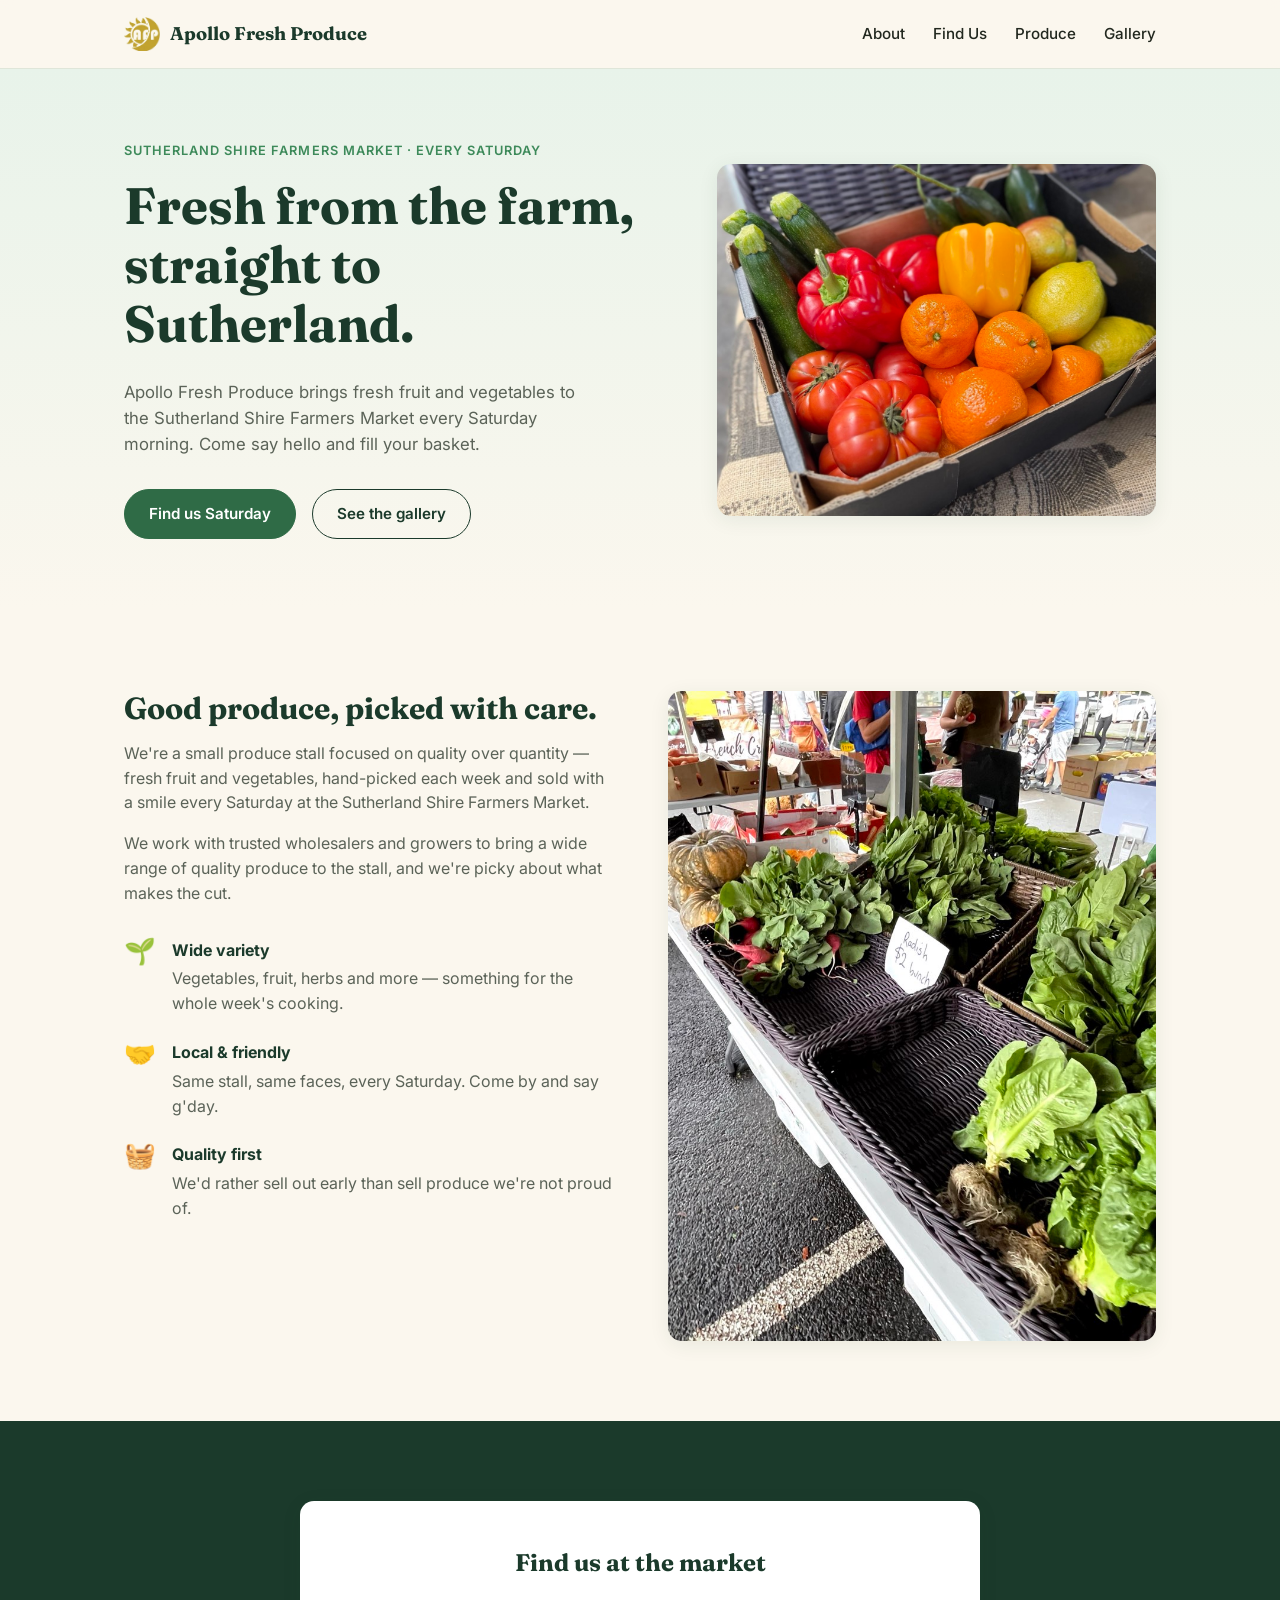
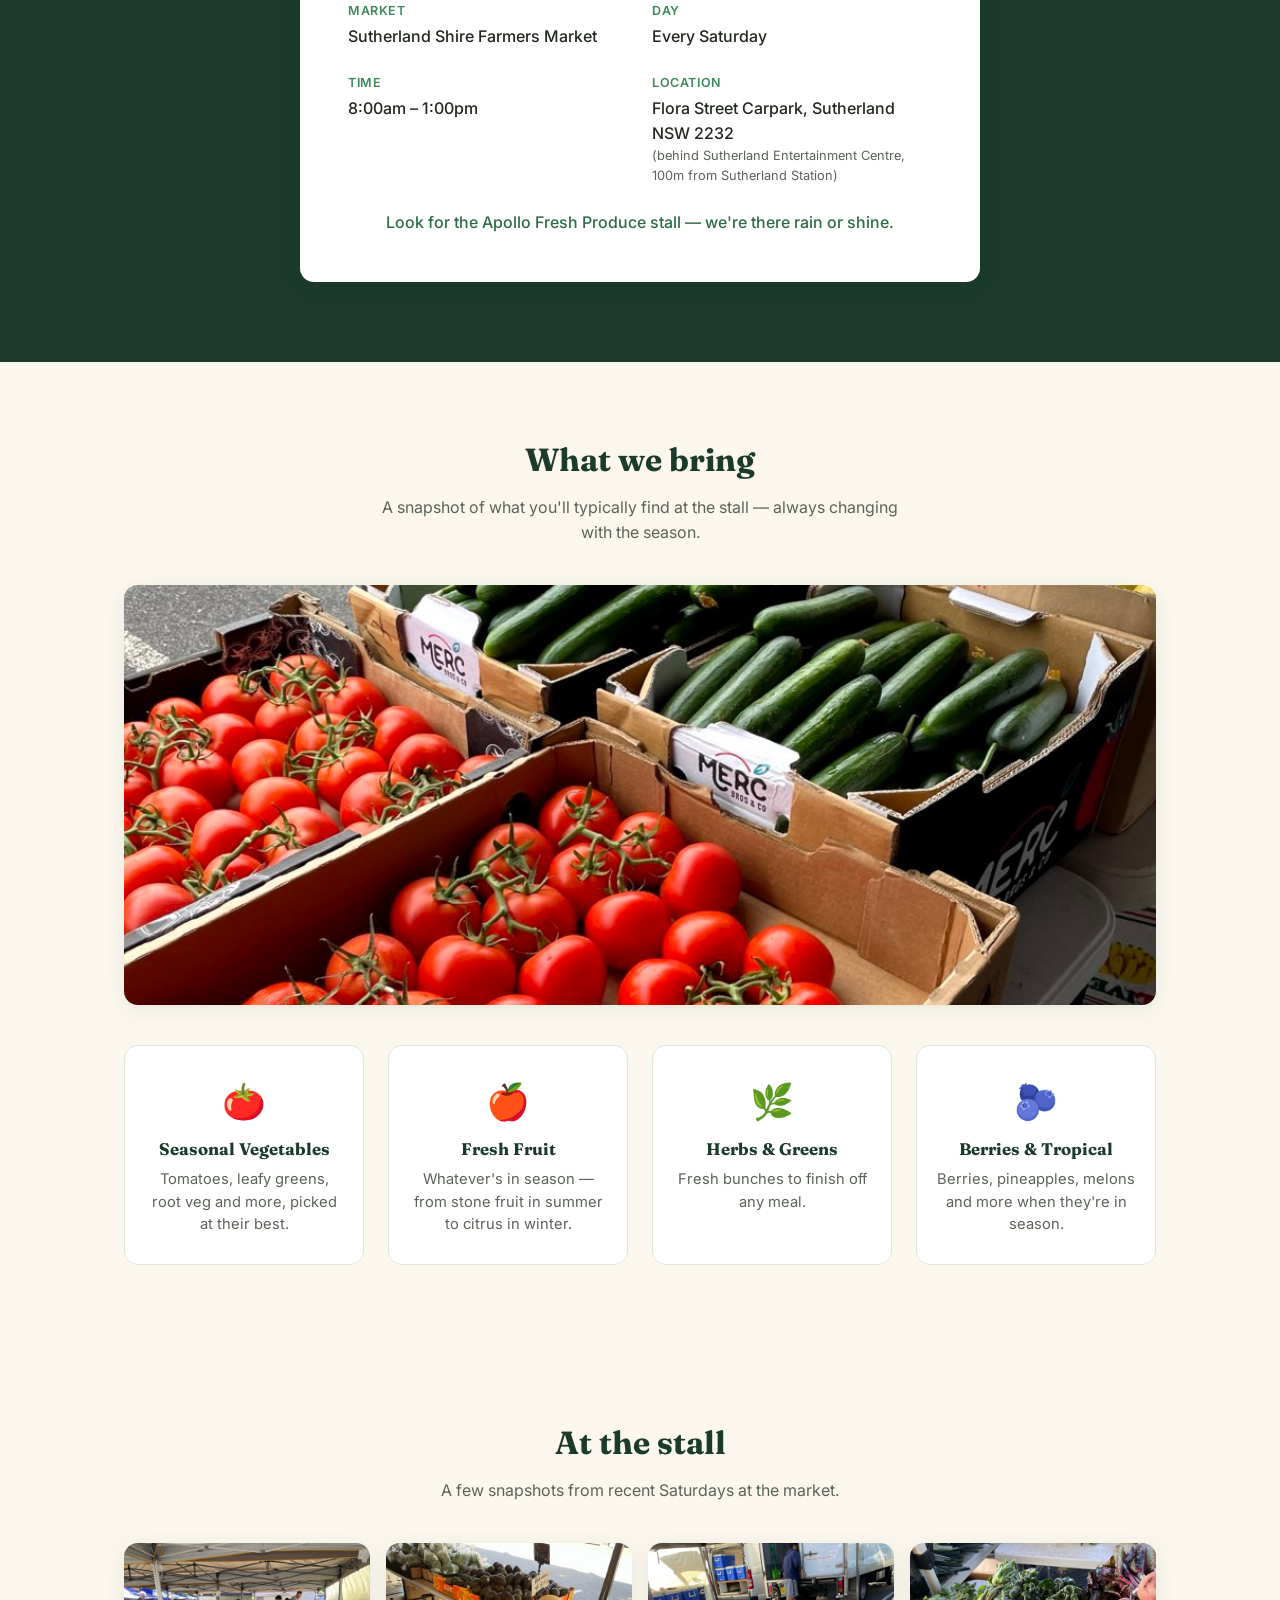
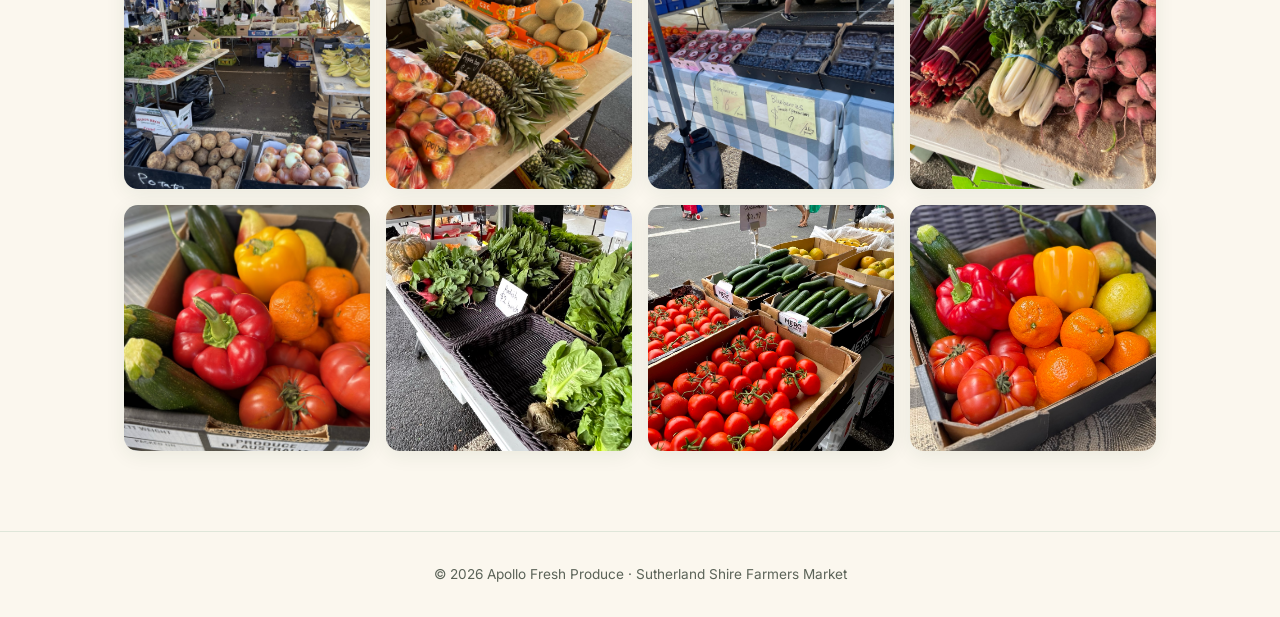
==== index.html @ ee2ca6d9 "Add Apollo Fresh Produce landing page One-page static site for the Sutherland Shire Farmers Market s" ====
<!DOCTYPE html>
<html lang="en">
<head>
<meta charset="UTF-8">
<meta name="viewport" content="width=device-width, initial-scale=1.0">
<title>Apollo Fresh Produce | Sutherland Shire Farmers Market</title>
<meta name="description" content="Apollo Fresh Produce — fresh fruit and vegetables every Saturday at the Sutherland Shire Farmers Market.">
<link rel="icon" type="image/png" href="images/favicon.png">
<link rel="preconnect" href="https://fonts.googleapis.com">
<link rel="preconnect" href="https://fonts.gstatic.com" crossorigin>
<link href="https://fonts.googleapis.com/css2?family=Fraunces:wght@500;700&family=Inter:wght@400;500;600&display=swap" rel="stylesheet">
<link rel="stylesheet" href="styles.css">
</head>
<body>

<header class="site-header">
  <div class="wrap header-inner">
    <a href="#top" class="logo"><img src="images/logo-icon.png" alt="Apollo Fresh Produce" class="logo-icon">Apollo Fresh Produce</a>
    <nav class="main-nav">
      <a href="#about">About</a>
      <a href="#market">Find Us</a>
      <a href="#produce">Produce</a>
      <a href="#gallery">Gallery</a>
    </nav>
  </div>
</header>

<main id="top">

  <section class="hero">
    <div class="wrap hero-inner">
      <div class="hero-copy">
        <p class="eyebrow">Sutherland Shire Farmers Market · Every Saturday</p>
        <h1>Fresh from the farm,<br>straight to Sutherland.</h1>
        <p class="hero-sub">Apollo Fresh Produce brings fresh fruit and vegetables to the Sutherland Shire Farmers Market every Saturday morning. Come say hello and fill your basket.</p>
        <div class="hero-actions">
          <a href="#market" class="btn btn-primary">Find us Saturday</a>
          <a href="#gallery" class="btn btn-ghost">See the gallery</a>
        </div>
      </div>
      <div class="hero-image">
        <img src="images/hero-produce-box.jpg" alt="A crate of fresh tomatoes, capsicums, mandarins and lemons from Apollo Fresh Produce" width="1168" height="933" loading="eager">
      </div>
    </div>
  </section>

  <section id="about" class="section">
    <div class="wrap about-grid">
      <div class="about-copy">
        <h2>Good produce, picked with care.</h2>
        <p>We're a small produce stall focused on quality over quantity — fresh fruit and vegetables, hand-picked each week and sold with a smile every Saturday at the Sutherland Shire Farmers Market.</p>
        <p>We work with trusted wholesalers and growers to bring a wide range of quality produce to the stall, and we're picky about what makes the cut.</p>
        <ul class="about-points">
          <li><span class="point-icon">🌱</span><div><strong>Wide variety</strong><p>Vegetables, fruit, herbs and more — something for the whole week's cooking.</p></div></li>
          <li><span class="point-icon">🤝</span><div><strong>Local &amp; friendly</strong><p>Same stall, same faces, every Saturday. Come by and say g'day.</p></div></li>
          <li><span class="point-icon">🧺</span><div><strong>Quality first</strong><p>We'd rather sell out early than sell produce we're not proud of.</p></div></li>
        </ul>
      </div>
      <div class="about-image">
        <img src="images/stall-greens.jpg" alt="The Apollo Fresh Produce stall with fresh greens, radishes and pumpkins on display" width="825" height="1100" loading="lazy">
      </div>
    </div>
  </section>

  <section id="market" class="section market-section">
    <div class="wrap market-grid">
      <div class="market-card">
        <h2>Find us at the market</h2>
        <dl class="market-details">
          <div>
            <dt>Market</dt>
            <dd>Sutherland Shire Farmers Market</dd>
          </div>
          <div>
            <dt>Day</dt>
            <dd>Every Saturday</dd>
          </div>
          <div>
            <dt>Time</dt>
            <dd>8:00am – 1:00pm</dd>
          </div>
          <div>
            <dt>Location</dt>
            <dd>Flora Street Carpark, Sutherland NSW 2232 <span class="note">(behind Sutherland Entertainment Centre, 100m from Sutherland Station)</span></dd>
          </div>
        </dl>
        <p class="market-cta">Look for the Apollo Fresh Produce stall — we're there rain or shine.</p>
      </div>
    </div>
  </section>

  <section id="produce" class="section">
    <div class="wrap">
      <h2 class="section-title">What we bring</h2>
      <p class="section-sub">A snapshot of what you'll typically find at the stall — always changing with the season.</p>
      <div class="produce-banner">
        <img src="images/tomatoes-cucumbers.jpg" alt="Crates of fresh tomatoes and cucumbers at the Apollo Fresh Produce stall" width="975" height="1300" loading="lazy">
      </div>
      <div class="produce-grid">
        <div class="produce-card">
          <span class="produce-icon">🍅</span>
          <h3>Seasonal Vegetables</h3>
          <p>Tomatoes, leafy greens, root veg and more, picked at their best.</p>
        </div>
        <div class="produce-card">
          <span class="produce-icon">🍎</span>
          <h3>Fresh Fruit</h3>
          <p>Whatever's in season — from stone fruit in summer to citrus in winter.</p>
        </div>
        <div class="produce-card">
          <span class="produce-icon">🌿</span>
          <h3>Herbs &amp; Greens</h3>
          <p>Fresh bunches to finish off any meal.</p>
        </div>
        <div class="produce-card">
          <span class="produce-icon">🫐</span>
          <h3>Berries &amp; Tropical</h3>
          <p>Berries, pineapples, melons and more when they're in season.</p>
        </div>
      </div>
    </div>
  </section>

  <section id="gallery" class="section gallery-section">
    <div class="wrap">
      <h2 class="section-title">At the stall</h2>
      <p class="section-sub">A few snapshots from recent Saturdays at the market.</p>
      <div class="gallery-grid">
        <button class="gallery-item" data-index="0"><img src="images/stall-wide.jpg" alt="Wide view of the market stall with vegetables, bananas and produce boxes" loading="lazy"></button>
        <button class="gallery-item" data-index="1"><img src="images/fruit-table.jpg" alt="Table of avocados, rockmelons, pineapples and apples" loading="lazy"></button>
        <button class="gallery-item" data-index="2"><img src="images/berries.jpg" alt="Punnets of fresh raspberries and blueberries with hand-written price signs" loading="lazy"></button>
        <button class="gallery-item" data-index="3"><img src="images/beets-silverbeet.jpg" alt="Bunches of silverbeet, rhubarb and fresh beetroot" loading="lazy"></button>
        <button class="gallery-item" data-index="4"><img src="images/mixed-box-2.jpg" alt="A crate of capsicums, tomatoes, zucchini, mandarins and lemons" loading="lazy"></button>
        <button class="gallery-item" data-index="5"><img src="images/stall-greens.jpg" alt="The stall with fresh greens, radishes and pumpkins on display" loading="lazy"></button>
        <button class="gallery-item" data-index="6"><img src="images/tomatoes-cucumbers.jpg" alt="Crates of fresh tomatoes and cucumbers" loading="lazy"></button>
        <button class="gallery-item" data-index="7"><img src="images/hero-produce-box.jpg" alt="A crate of fresh tomatoes, capsicums, mandarins and lemons" loading="lazy"></button>
      </div>
    </div>
  </section>

</main>

<footer class="site-footer">
  <div class="wrap footer-inner">
    <p>&copy; <span id="year"></span> Apollo Fresh Produce · Sutherland Shire Farmers Market</p>
  </div>
</footer>

<div class="lightbox" id="lightbox">
  <button class="lightbox-close" aria-label="Close">&times;</button>
  <button class="lightbox-prev" aria-label="Previous image">&#10094;</button>
  <img class="lightbox-image" id="lightbox-image" src="" alt="">
  <button class="lightbox-next" aria-label="Next image">&#10095;</button>
</div>

<script>
  document.getElementById('year').textContent = new Date().getFullYear();

  const galleryItems = Array.from(document.querySelectorAll('.gallery-item'));
  const lightbox = document.getElementById('lightbox');
  const lightboxImage = document.getElementById('lightbox-image');
  let currentIndex = 0;

  function openLightbox(index) {
    currentIndex = index;
    const img = galleryItems[currentIndex].querySelector('img');
    lightboxImage.src = img.src;
    lightboxImage.alt = img.alt;
    lightbox.classList.add('open');
  }

  function closeLightbox() {
    lightbox.classList.remove('open');
  }

  function showDelta(delta) {
    currentIndex = (currentIndex + delta + galleryItems.length) % galleryItems.length;
    const img = galleryItems[currentIndex].querySelector('img');
    lightboxImage.src = img.src;
    lightboxImage.alt = img.alt;
  }

  galleryItems.forEach((item, index) => {
    item.addEventListener('click', () => openLightbox(index));
  });

  document.querySelector('.lightbox-close').addEventListener('click', closeLightbox);
  document.querySelector('.lightbox-prev').addEventListener('click', () => showDelta(-1));
  document.querySelector('.lightbox-next').addEventListener('click', () => showDelta(1));

  lightbox.addEventListener('click', (e) => {
    if (e.target === lightbox) closeLightbox();
  });

  document.addEventListener('keydown', (e) => {
    if (!lightbox.classList.contains('open')) return;
    if (e.key === 'Escape') closeLightbox();
    if (e.key === 'ArrowLeft') showDelta(-1);
    if (e.key === 'ArrowRight') showDelta(1);
  });
</script>
</body>
</html>
---- styles.css ----
:root {
  --green-900: #1b3a2b;
  --green-700: #2f6b46;
  --green-600: #3d8a5a;
  --green-500: #4fa870;
  --green-100: #e8f3ea;
  --cream: #fbf7ee;
  --ink: #22281f;
  --muted: #5b6358;
  --border: #dfe6d9;
  --radius: 14px;
  --shadow: 0 4px 20px rgba(27, 58, 43, 0.08);
}

* { box-sizing: border-box; }

html { scroll-behavior: smooth; }

body {
  margin: 0;
  font-family: 'Inter', system-ui, sans-serif;
  color: var(--ink);
  background: var(--cream);
  line-height: 1.55;
}

h1, h2, h3 {
  font-family: 'Fraunces', Georgia, serif;
  color: var(--green-900);
  line-height: 1.15;
  margin: 0 0 0.5em;
}

p { margin: 0 0 1em; color: var(--muted); }

a { color: var(--green-700); }

.wrap {
  max-width: 1080px;
  margin: 0 auto;
  padding: 0 24px;
}

/* Header */
.site-header {
  position: sticky;
  top: 0;
  z-index: 10;
  background: rgba(251, 247, 238, 0.9);
  backdrop-filter: blur(6px);
  border-bottom: 1px solid var(--border);
}

.header-inner {
  display: flex;
  align-items: center;
  justify-content: space-between;
  height: 68px;
}

.logo {
  font-family: 'Fraunces', serif;
  font-weight: 700;
  font-size: 1.15rem;
  color: var(--green-900);
  text-decoration: none;
  display: flex;
  align-items: center;
  gap: 10px;
}

.logo-icon {
  height: 34px;
  width: auto;
}

.main-nav {
  display: flex;
  gap: 28px;
}

.main-nav a {
  color: var(--ink);
  text-decoration: none;
  font-weight: 500;
  font-size: 0.95rem;
}

.main-nav a:hover { color: var(--green-700); }

/* Buttons */
.btn {
  display: inline-block;
  padding: 12px 24px;
  border-radius: 999px;
  font-weight: 600;
  text-decoration: none;
  font-size: 0.95rem;
  transition: transform 0.15s ease, box-shadow 0.15s ease;
}

.btn-primary {
  background: var(--green-700);
  color: #fff;
  border: 1px solid var(--green-700);
}

.btn-primary:hover { background: var(--green-600); }

.btn-ghost {
  background: transparent;
  color: var(--green-900);
  border: 1px solid var(--green-900);
}

.btn-ghost:hover { background: var(--green-100); }

/* Hero */
.hero {
  padding: 72px 0;
  background: linear-gradient(180deg, var(--green-100) 0%, var(--cream) 100%);
}

.hero-inner {
  display: grid;
  grid-template-columns: 1.1fr 0.9fr;
  gap: 56px;
  align-items: center;
}

.eyebrow {
  text-transform: uppercase;
  letter-spacing: 0.08em;
  font-size: 0.8rem;
  font-weight: 600;
  color: var(--green-600);
  margin-bottom: 16px;
}

.hero h1 {
  font-size: clamp(2rem, 4vw, 3.2rem);
}

.hero-sub {
  max-width: 480px;
  margin: 20px 0 32px;
  font-size: 1.05rem;
}

.hero-actions {
  display: flex;
  gap: 16px;
  flex-wrap: wrap;
}

.hero-image img {
  width: 100%;
  height: auto;
  display: block;
  border-radius: var(--radius);
  box-shadow: var(--shadow);
  object-fit: cover;
  aspect-ratio: 5 / 4;
}

/* Section generic */
.section { padding: 80px 0; }

.section-title {
  font-size: 2rem;
  text-align: center;
}

.section-sub {
  text-align: center;
  max-width: 520px;
  margin: 0 auto 40px;
}

/* About */
.about-grid {
  display: grid;
  grid-template-columns: 1fr 1fr;
  gap: 56px;
  align-items: start;
}

.about-copy h2 { font-size: 1.9rem; }

.about-points {
  list-style: none;
  margin: 0;
  padding: 0;
  display: flex;
  flex-direction: column;
  gap: 24px;
}

.about-points li {
  display: flex;
  gap: 16px;
  align-items: flex-start;
}

.point-icon {
  font-size: 1.6rem;
  line-height: 1;
}

.about-points strong {
  color: var(--green-900);
  display: block;
  margin-bottom: 4px;
}

.about-points p { margin: 0; }

.about-points { margin-top: 32px; }

.about-image img {
  width: 100%;
  height: auto;
  display: block;
  border-radius: var(--radius);
  box-shadow: var(--shadow);
  object-fit: cover;
  aspect-ratio: 3 / 4;
}

/* Market */
.market-section { background: var(--green-900); }

.market-card {
  background: #fff;
  border-radius: var(--radius);
  padding: 48px;
  box-shadow: var(--shadow);
  max-width: 680px;
  margin: 0 auto;
  text-align: center;
}

.market-card h2 { margin-bottom: 24px; }

.market-details {
  display: grid;
  grid-template-columns: 1fr 1fr;
  gap: 24px;
  margin: 0 0 24px;
  text-align: left;
}

.market-details dt {
  font-size: 0.78rem;
  text-transform: uppercase;
  letter-spacing: 0.05em;
  color: var(--green-600);
  font-weight: 600;
  margin-bottom: 4px;
}

.market-details dd {
  margin: 0;
  font-weight: 500;
  color: var(--ink);
}

.market-details .note {
  display: block;
  font-weight: 400;
  font-size: 0.8rem;
  color: var(--muted);
}

.market-cta {
  margin: 0;
  font-weight: 500;
  color: var(--green-700);
}

/* Produce */
.produce-banner {
  margin: 0 0 40px;
  border-radius: var(--radius);
  overflow: hidden;
  box-shadow: var(--shadow);
  max-height: 420px;
}

.produce-banner img {
  width: 100%;
  height: 100%;
  max-height: 420px;
  object-fit: cover;
  display: block;
}

.produce-grid {
  display: grid;
  grid-template-columns: repeat(4, 1fr);
  gap: 24px;
}

.produce-card {
  background: #fff;
  border: 1px solid var(--border);
  border-radius: var(--radius);
  padding: 28px 20px;
  text-align: center;
}

.produce-icon {
  font-size: 2.2rem;
  display: block;
  margin-bottom: 12px;
}

.produce-card h3 {
  font-size: 1.05rem;
  margin-bottom: 8px;
}

.produce-card p {
  font-size: 0.92rem;
  margin: 0;
}

/* Gallery */
.gallery-grid {
  display: grid;
  grid-template-columns: repeat(4, 1fr);
  gap: 16px;
}

.gallery-item {
  padding: 0;
  border: none;
  border-radius: var(--radius);
  overflow: hidden;
  cursor: pointer;
  box-shadow: var(--shadow);
  aspect-ratio: 1;
  background: none;
}

.gallery-item img {
  width: 100%;
  height: 100%;
  object-fit: cover;
  display: block;
  transition: transform 0.25s ease;
}

.gallery-item:hover img {
  transform: scale(1.06);
}

.gallery-item:focus-visible {
  outline: 2px solid var(--green-600);
  outline-offset: 2px;
}

/* Lightbox */
.lightbox {
  position: fixed;
  inset: 0;
  background: rgba(10, 16, 12, 0.92);
  display: none;
  align-items: center;
  justify-content: center;
  z-index: 100;
  padding: 40px;
}

.lightbox.open { display: flex; }

.lightbox-image {
  max-width: 100%;
  max-height: 100%;
  border-radius: 8px;
  box-shadow: 0 10px 40px rgba(0, 0, 0, 0.5);
}

.lightbox-close,
.lightbox-prev,
.lightbox-next {
  position: absolute;
  background: rgba(255, 255, 255, 0.1);
  color: #fff;
  border: none;
  border-radius: 50%;
  width: 44px;
  height: 44px;
  font-size: 1.3rem;
  cursor: pointer;
  display: flex;
  align-items: center;
  justify-content: center;
  transition: background 0.15s ease;
}

.lightbox-close:hover,
.lightbox-prev:hover,
.lightbox-next:hover {
  background: rgba(255, 255, 255, 0.22);
}

.lightbox-close { top: 20px; right: 20px; }
.lightbox-prev { left: 20px; top: 50%; transform: translateY(-50%); }
.lightbox-next { right: 20px; top: 50%; transform: translateY(-50%); }

/* Footer */
.site-footer {
  padding: 32px 0;
  border-top: 1px solid var(--border);
}

.footer-inner p {
  margin: 0;
  font-size: 0.85rem;
  text-align: center;
}

/* Responsive */
@media (max-width: 860px) {
  .hero-inner { grid-template-columns: 1fr; }
  .hero-image { order: -1; max-width: 420px; margin: 0 auto; }
  .about-grid { grid-template-columns: 1fr; }
  .about-image { max-width: 420px; margin: 32px auto 0; order: 2; }
  .produce-grid { grid-template-columns: repeat(2, 1fr); }
  .gallery-grid { grid-template-columns: repeat(3, 1fr); }
  .main-nav { gap: 16px; }
  .market-details { grid-template-columns: 1fr; }
}

@media (max-width: 520px) {
  .main-nav { display: none; }
  .produce-grid { grid-template-columns: 1fr; }
  .gallery-grid { grid-template-columns: repeat(2, 1fr); }
  .market-card { padding: 32px 24px; }
  .lightbox { padding: 16px; }
  .lightbox-prev, .lightbox-next { width: 36px; height: 36px; font-size: 1rem; }
}

/* Dark mode support */
@media (prefers-color-scheme: dark) {
  :root {
    --cream: #14201a;
    --ink: #eef3ec;
    --muted: #a9b6a4;
    --border: #2a3a30;
    --green-100: #1c3327;
  }
  .site-header { background: rgba(20, 32, 26, 0.9); }
  .produce-card { background: #1a2820; }
  .market-card { background: #1a2820; }
  h1, h2, h3, .logo, .market-details dd { color: #eef3ec; }
  .btn-ghost { color: #eef3ec; border-color: #eef3ec; }
  .btn-ghost:hover { background: rgba(238, 243, 236, 0.1); }
  .about-points strong, .market-details dt, .market-cta { color: #8fcf9f; }
  a { color: #8fcf9f; }
}
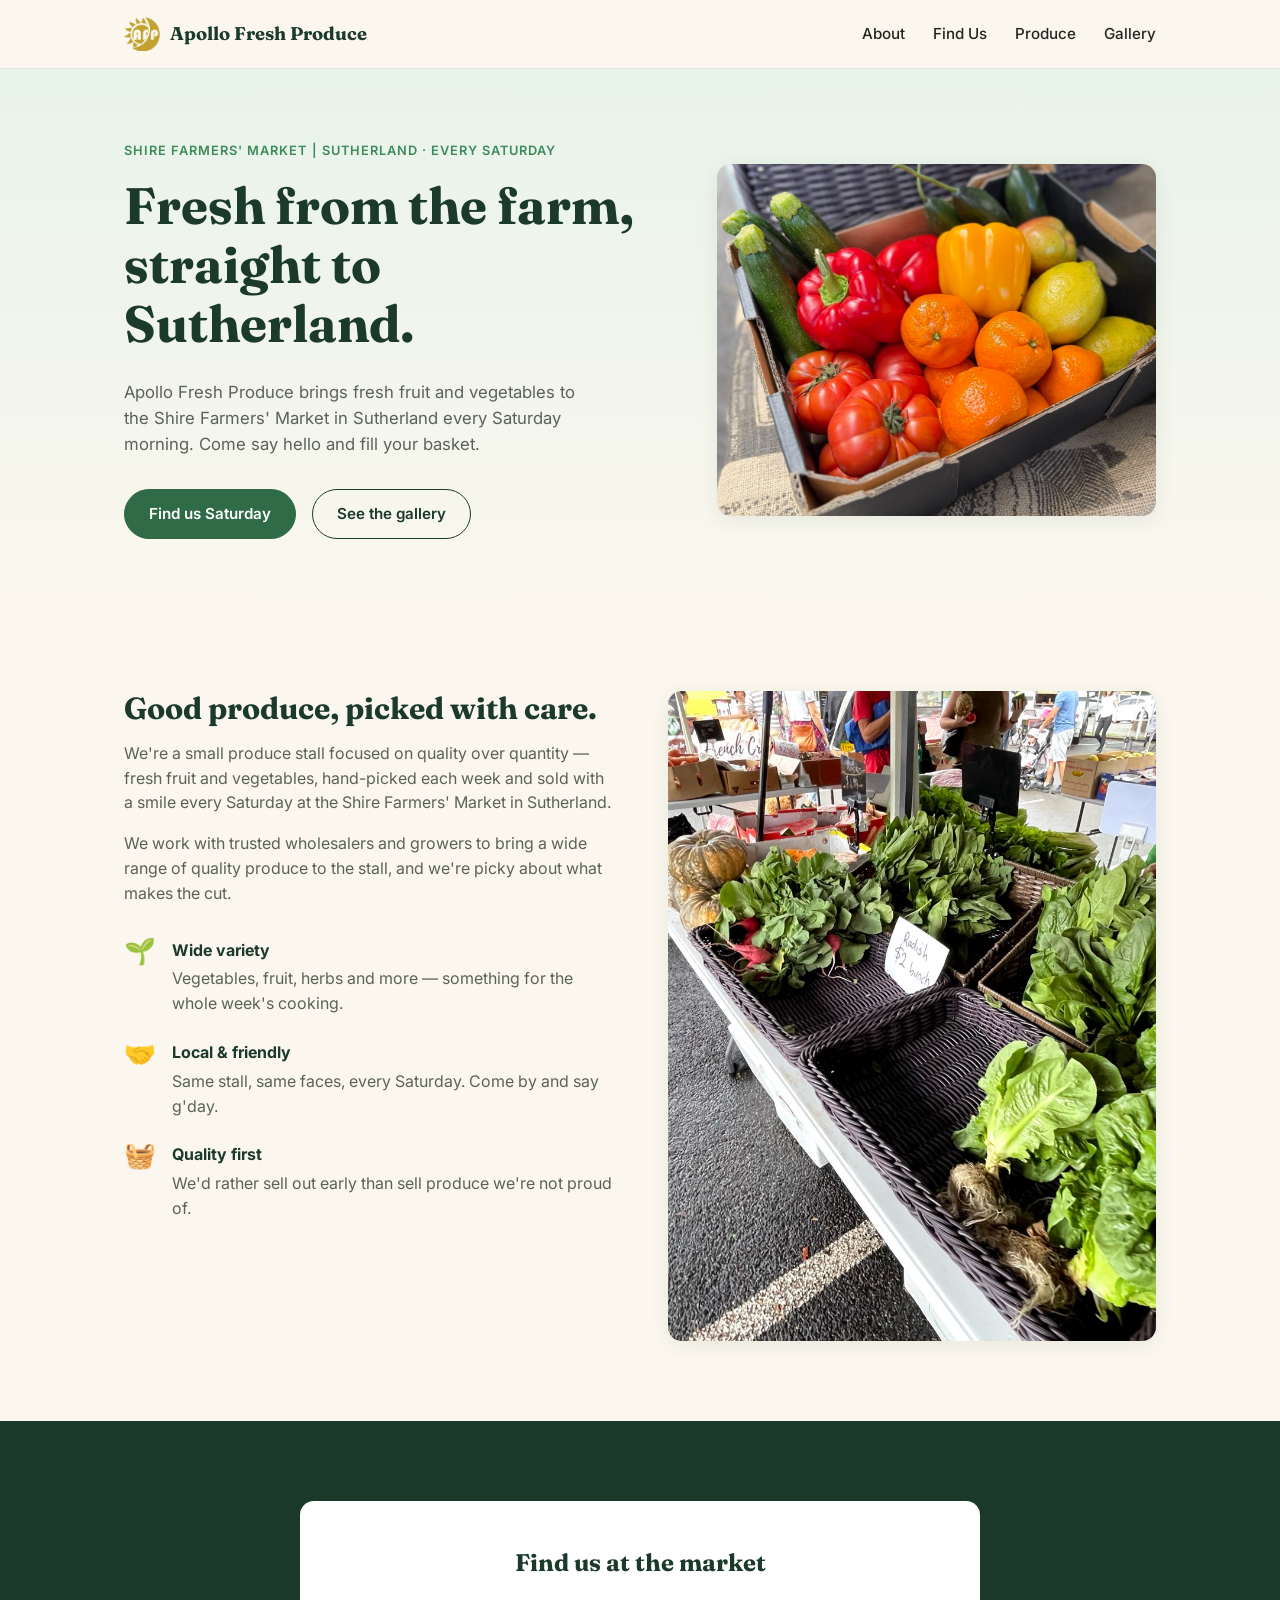
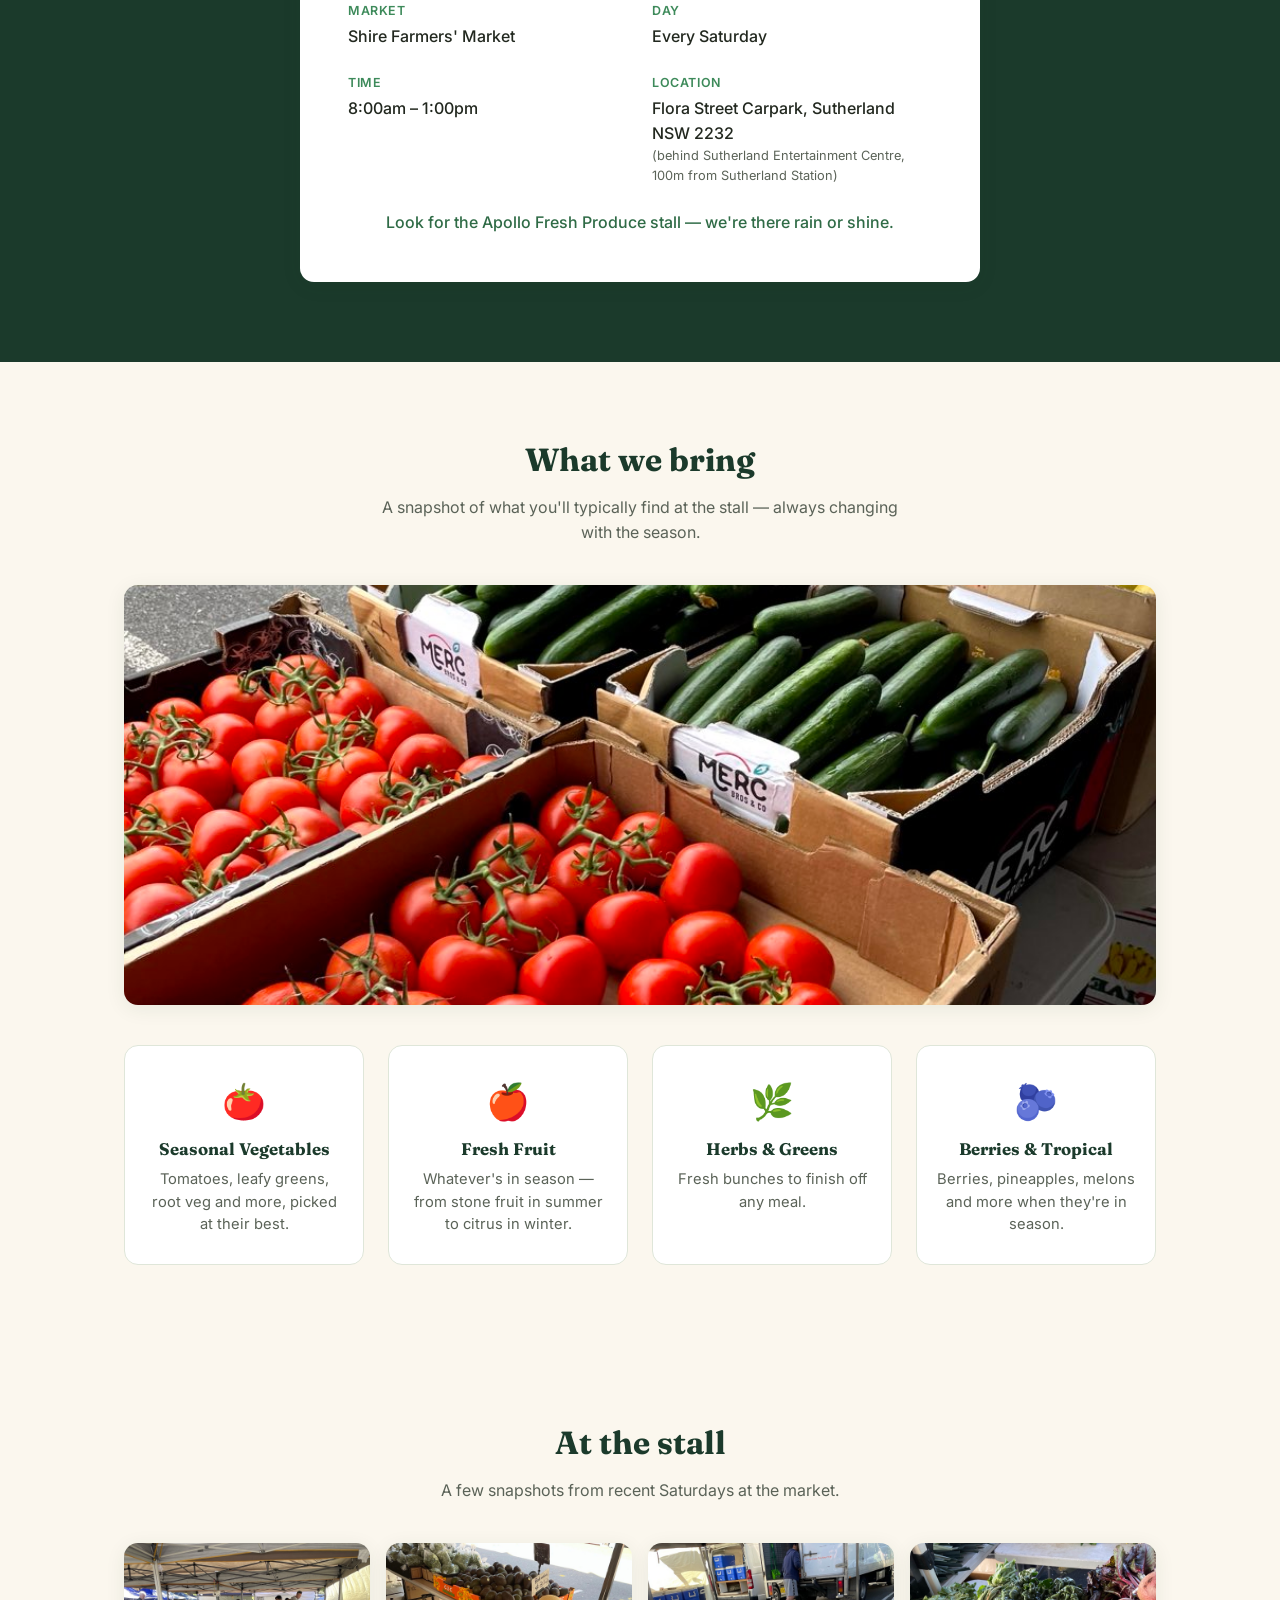
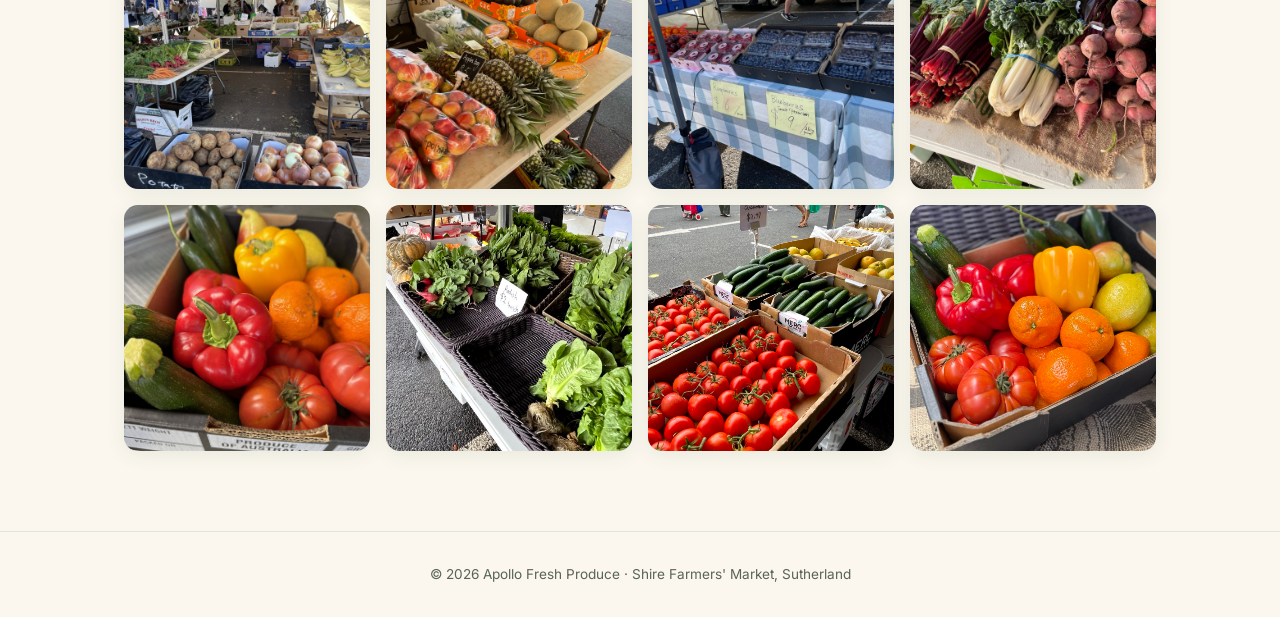
==== commit b1df29e0: "Correct market name to Shire Farmers' Market, Sutherland The market's actual name is "Shire Farmers'" ====
--- a/index.html
+++ b/index.html
@@ -3,8 +3,8 @@
 <head>
 <meta charset="UTF-8">
 <meta name="viewport" content="width=device-width, initial-scale=1.0">
-<title>Apollo Fresh Produce | Sutherland Shire Farmers Market</title>
-<meta name="description" content="Apollo Fresh Produce — fresh fruit and vegetables every Saturday at the Sutherland Shire Farmers Market.">
+<title>Apollo Fresh Produce | Shire Farmers' Market, Sutherland</title>
+<meta name="description" content="Apollo Fresh Produce — fresh fruit and vegetables every Saturday at the Shire Farmers' Market in Sutherland.">
 <link rel="icon" type="image/png" href="images/favicon.png">
 <link rel="preconnect" href="https://fonts.googleapis.com">
 <link rel="preconnect" href="https://fonts.gstatic.com" crossorigin>
@@ -30,9 +30,9 @@
   <section class="hero">
     <div class="wrap hero-inner">
       <div class="hero-copy">
-        <p class="eyebrow">Sutherland Shire Farmers Market · Every Saturday</p>
+        <p class="eyebrow">Shire Farmers' Market | Sutherland · Every Saturday</p>
         <h1>Fresh from the farm,<br>straight to Sutherland.</h1>
-        <p class="hero-sub">Apollo Fresh Produce brings fresh fruit and vegetables to the Sutherland Shire Farmers Market every Saturday morning. Come say hello and fill your basket.</p>
+        <p class="hero-sub">Apollo Fresh Produce brings fresh fruit and vegetables to the Shire Farmers' Market in Sutherland every Saturday morning. Come say hello and fill your basket.</p>
         <div class="hero-actions">
           <a href="#market" class="btn btn-primary">Find us Saturday</a>
           <a href="#gallery" class="btn btn-ghost">See the gallery</a>
@@ -48,7 +48,7 @@
     <div class="wrap about-grid">
       <div class="about-copy">
         <h2>Good produce, picked with care.</h2>
-        <p>We're a small produce stall focused on quality over quantity — fresh fruit and vegetables, hand-picked each week and sold with a smile every Saturday at the Sutherland Shire Farmers Market.</p>
+        <p>We're a small produce stall focused on quality over quantity — fresh fruit and vegetables, hand-picked each week and sold with a smile every Saturday at the Shire Farmers' Market in Sutherland.</p>
         <p>We work with trusted wholesalers and growers to bring a wide range of quality produce to the stall, and we're picky about what makes the cut.</p>
         <ul class="about-points">
           <li><span class="point-icon">🌱</span><div><strong>Wide variety</strong><p>Vegetables, fruit, herbs and more — something for the whole week's cooking.</p></div></li>
@@ -69,7 +69,7 @@
         <dl class="market-details">
           <div>
             <dt>Market</dt>
-            <dd>Sutherland Shire Farmers Market</dd>
+            <dd>Shire Farmers' Market</dd>
           </div>
           <div>
             <dt>Day</dt>
@@ -142,7 +142,7 @@
 
 <footer class="site-footer">
   <div class="wrap footer-inner">
-    <p>&copy; <span id="year"></span> Apollo Fresh Produce · Sutherland Shire Farmers Market</p>
+    <p>&copy; <span id="year"></span> Apollo Fresh Produce · Shire Farmers' Market, Sutherland</p>
   </div>
 </footer>
 
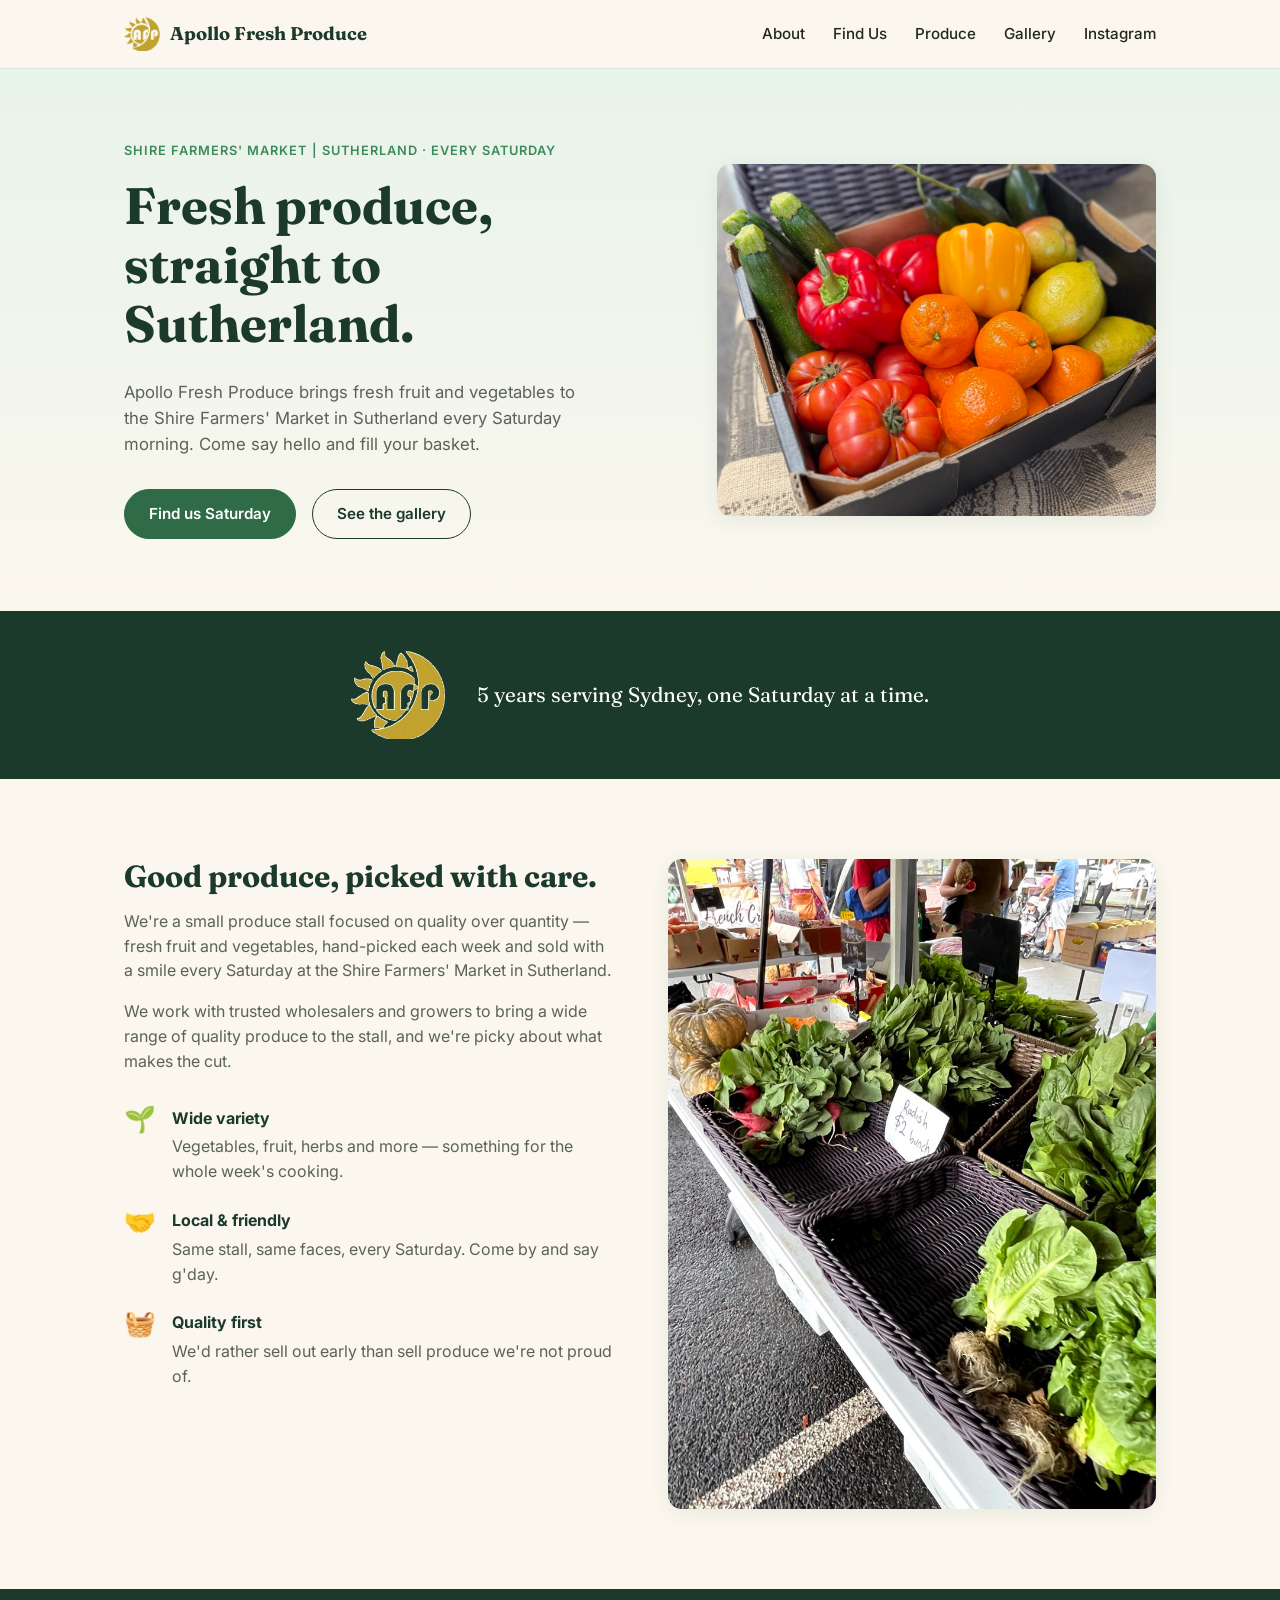
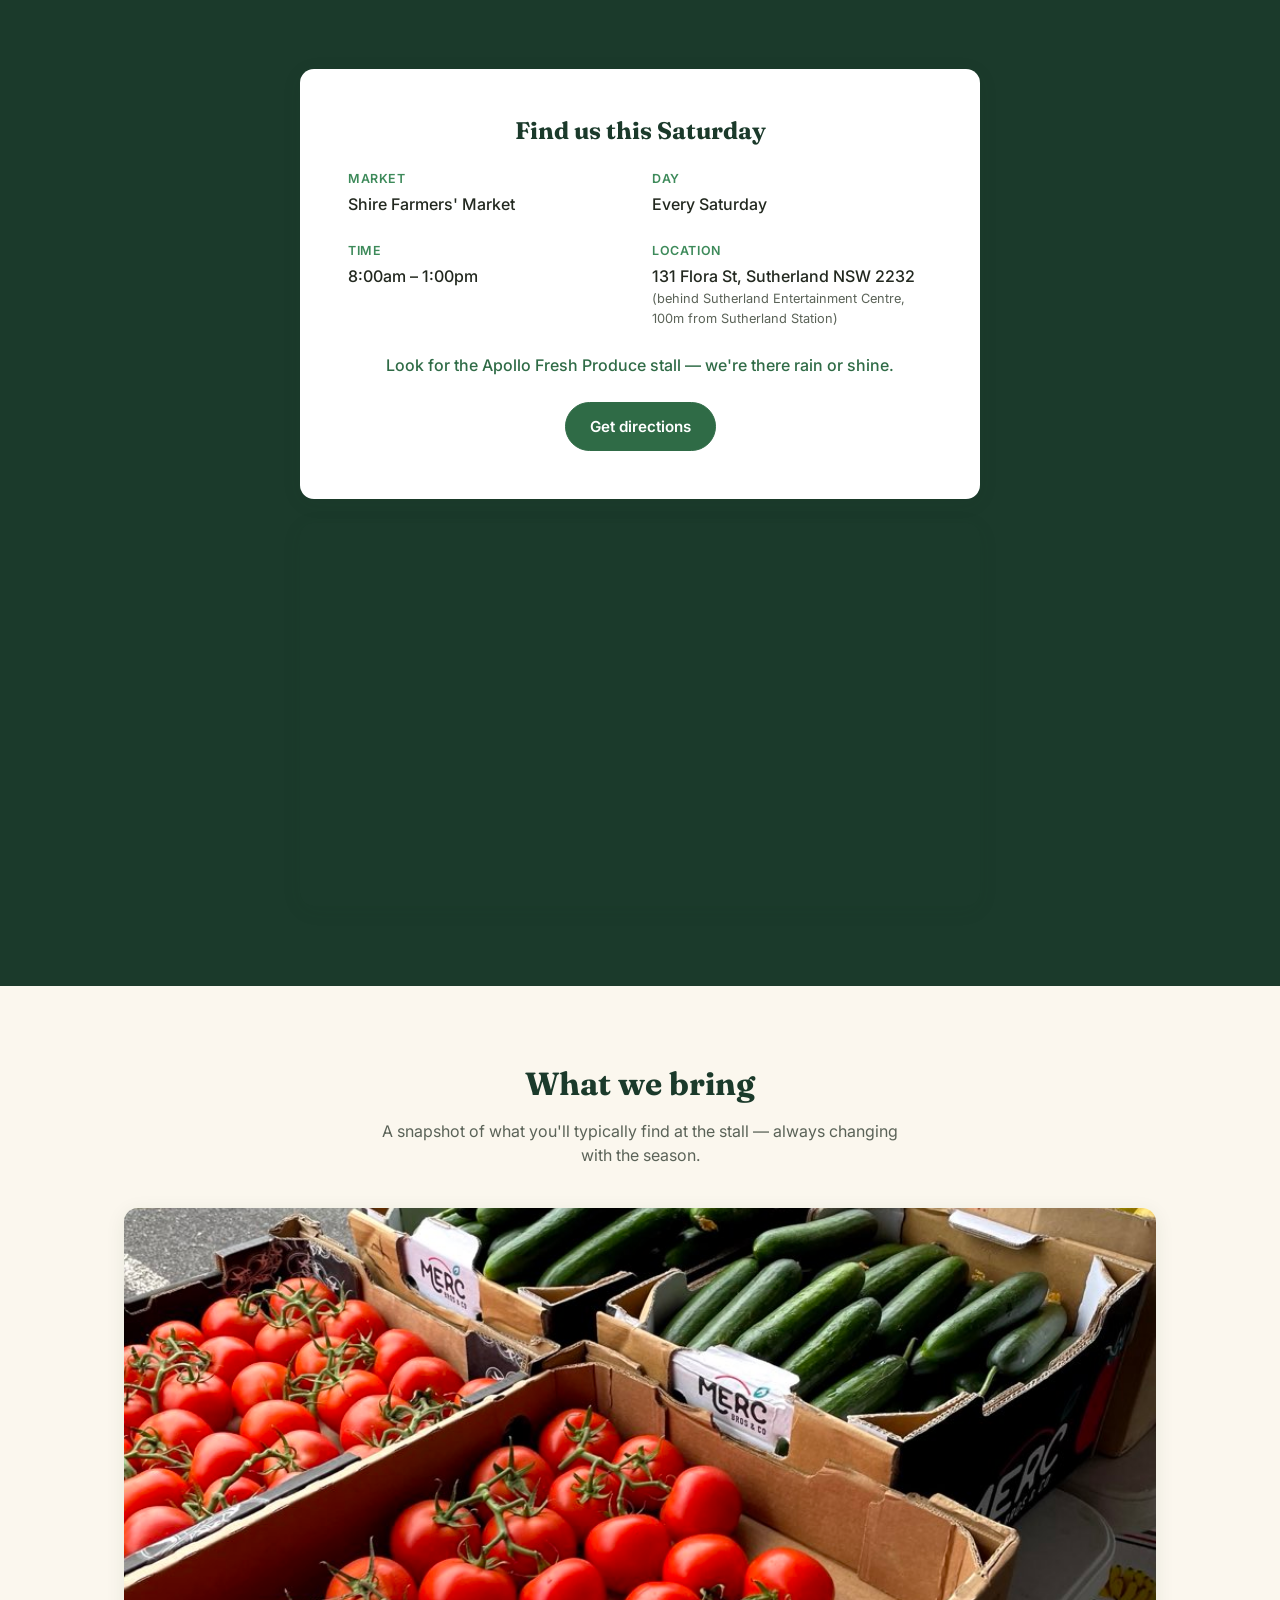
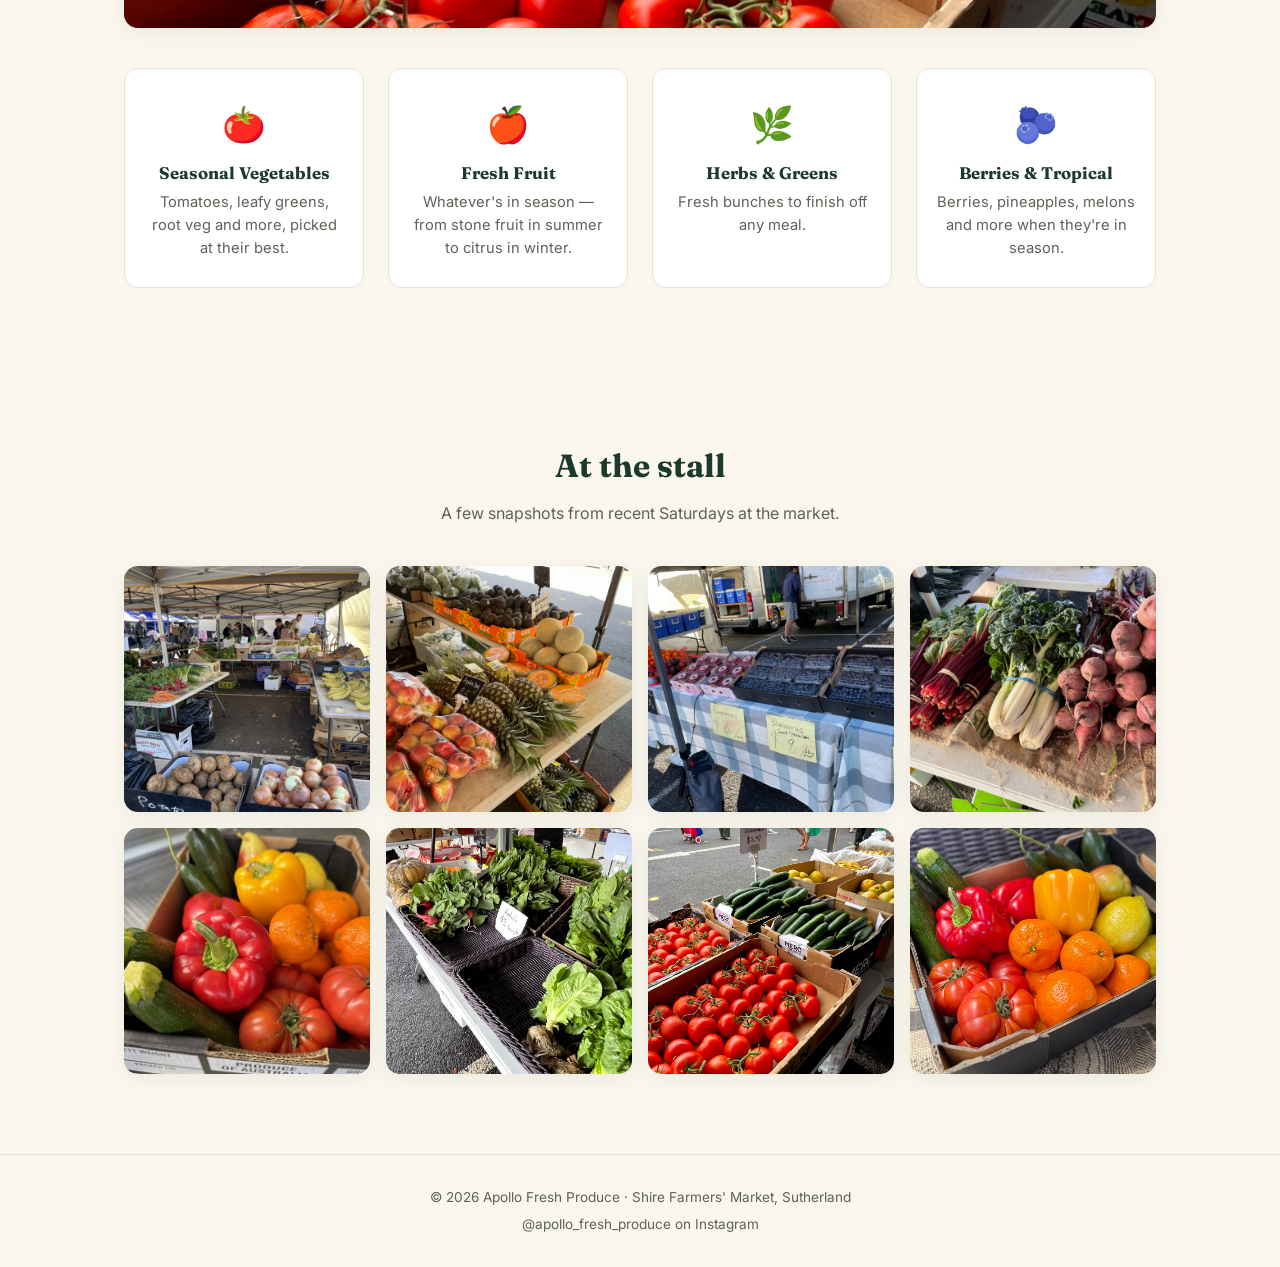
==== commit 30542f13: "Add brand banner, Instagram links, map, and honest hero copy - Hero headline no longer implies "from" ====
--- a/index.html
+++ b/index.html
@@ -21,6 +21,7 @@
       <a href="#market">Find Us</a>
       <a href="#produce">Produce</a>
       <a href="#gallery">Gallery</a>
+      <a href="https://www.instagram.com/apollo_fresh_produce/" target="_blank" rel="noopener">Instagram</a>
     </nav>
   </div>
 </header>
@@ -31,7 +32,7 @@
     <div class="wrap hero-inner">
       <div class="hero-copy">
         <p class="eyebrow">Shire Farmers' Market | Sutherland · Every Saturday</p>
-        <h1>Fresh from the farm,<br>straight to Sutherland.</h1>
+        <h1>Fresh produce,<br>straight to Sutherland.</h1>
         <p class="hero-sub">Apollo Fresh Produce brings fresh fruit and vegetables to the Shire Farmers' Market in Sutherland every Saturday morning. Come say hello and fill your basket.</p>
         <div class="hero-actions">
           <a href="#market" class="btn btn-primary">Find us Saturday</a>
@@ -41,6 +42,13 @@
       <div class="hero-image">
         <img src="images/hero-produce-box.jpg" alt="A crate of fresh tomatoes, capsicums, mandarins and lemons from Apollo Fresh Produce" width="1168" height="933" loading="eager">
       </div>
+    </div>
+  </section>
+
+  <section class="brand-banner">
+    <div class="wrap brand-banner-inner">
+      <img src="images/logo-icon.png" alt="Apollo Fresh Produce logo" class="brand-banner-logo">
+      <p class="brand-banner-text">5 years serving Sydney, one Saturday at a time.</p>
     </div>
   </section>
 
@@ -65,7 +73,7 @@
   <section id="market" class="section market-section">
     <div class="wrap market-grid">
       <div class="market-card">
-        <h2>Find us at the market</h2>
+        <h2>Find us this Saturday</h2>
         <dl class="market-details">
           <div>
             <dt>Market</dt>
@@ -81,10 +89,17 @@
           </div>
           <div>
             <dt>Location</dt>
-            <dd>Flora Street Carpark, Sutherland NSW 2232 <span class="note">(behind Sutherland Entertainment Centre, 100m from Sutherland Station)</span></dd>
+            <dd>131 Flora St, Sutherland NSW 2232 <span class="note">(behind Sutherland Entertainment Centre, 100m from Sutherland Station)</span></dd>
           </div>
         </dl>
         <p class="market-cta">Look for the Apollo Fresh Produce stall — we're there rain or shine.</p>
+        <a class="btn btn-primary market-directions" href="https://www.google.com/maps/search/?api=1&query=131+Flora+St%2C+Sutherland+NSW+2232" target="_blank" rel="noopener">Get directions</a>
+      </div>
+      <div class="market-map">
+        <iframe
+          src="https://www.google.com/maps?q=Shire+Farmers%27+Market,+131+Flora+St,+Sutherland+NSW+2232&z=18&output=embed"
+          width="100%" height="100%" style="border:0" loading="lazy" referrerpolicy="no-referrer-when-downgrade"
+          title="Map to the Shire Farmers' Market, Sutherland"></iframe>
       </div>
     </div>
   </section>
@@ -143,6 +158,7 @@
 <footer class="site-footer">
   <div class="wrap footer-inner">
     <p>&copy; <span id="year"></span> Apollo Fresh Produce · Shire Farmers' Market, Sutherland</p>
+    <p class="footer-social"><a href="https://www.instagram.com/apollo_fresh_produce/" target="_blank" rel="noopener">@apollo_fresh_produce on Instagram</a></p>
   </div>
 </footer>
 
--- a/styles.css
+++ b/styles.css
@@ -163,6 +163,33 @@
   aspect-ratio: 5 / 4;
 }
 
+/* Brand banner */
+.brand-banner {
+  background: var(--green-900);
+  padding: 40px 0;
+}
+
+.brand-banner-inner {
+  display: flex;
+  align-items: center;
+  justify-content: center;
+  gap: 32px;
+  flex-wrap: wrap;
+}
+
+.brand-banner-logo {
+  height: 88px;
+  width: auto;
+}
+
+.brand-banner-text {
+  font-family: 'Fraunces', Georgia, serif;
+  font-size: 1.3rem;
+  color: #fff;
+  margin: 0;
+  text-align: center;
+}
+
 /* Section generic */
 .section { padding: 80px 0; }
 
@@ -241,6 +268,19 @@
 }
 
 .market-card h2 { margin-bottom: 24px; }
+
+.market-map {
+  max-width: 680px;
+  margin: 24px auto 0;
+  border-radius: var(--radius);
+  overflow: hidden;
+  box-shadow: var(--shadow);
+  aspect-ratio: 16 / 9;
+}
+
+.market-map iframe {
+  display: block;
+}
 
 .market-details {
   display: grid;
@@ -273,9 +313,13 @@
 }
 
 .market-cta {
-  margin: 0;
+  margin: 0 0 24px;
   font-weight: 500;
   color: var(--green-700);
+}
+
+.market-directions {
+  display: inline-block;
 }
 
 /* Produce */
@@ -421,6 +465,20 @@
   text-align: center;
 }
 
+.footer-social {
+  margin-top: 6px !important;
+}
+
+.footer-social a {
+  color: var(--muted);
+  text-decoration: none;
+}
+
+.footer-social a:hover {
+  color: var(--green-700);
+  text-decoration: underline;
+}
+
 /* Responsive */
 @media (max-width: 860px) {
   .hero-inner { grid-template-columns: 1fr; }
@@ -440,6 +498,8 @@
   .market-card { padding: 32px 24px; }
   .lightbox { padding: 16px; }
   .lightbox-prev, .lightbox-next { width: 36px; height: 36px; font-size: 1rem; }
+  .brand-banner-logo { height: 56px; }
+  .brand-banner-text { font-size: 1.1rem; }
 }
 
 /* Dark mode support */
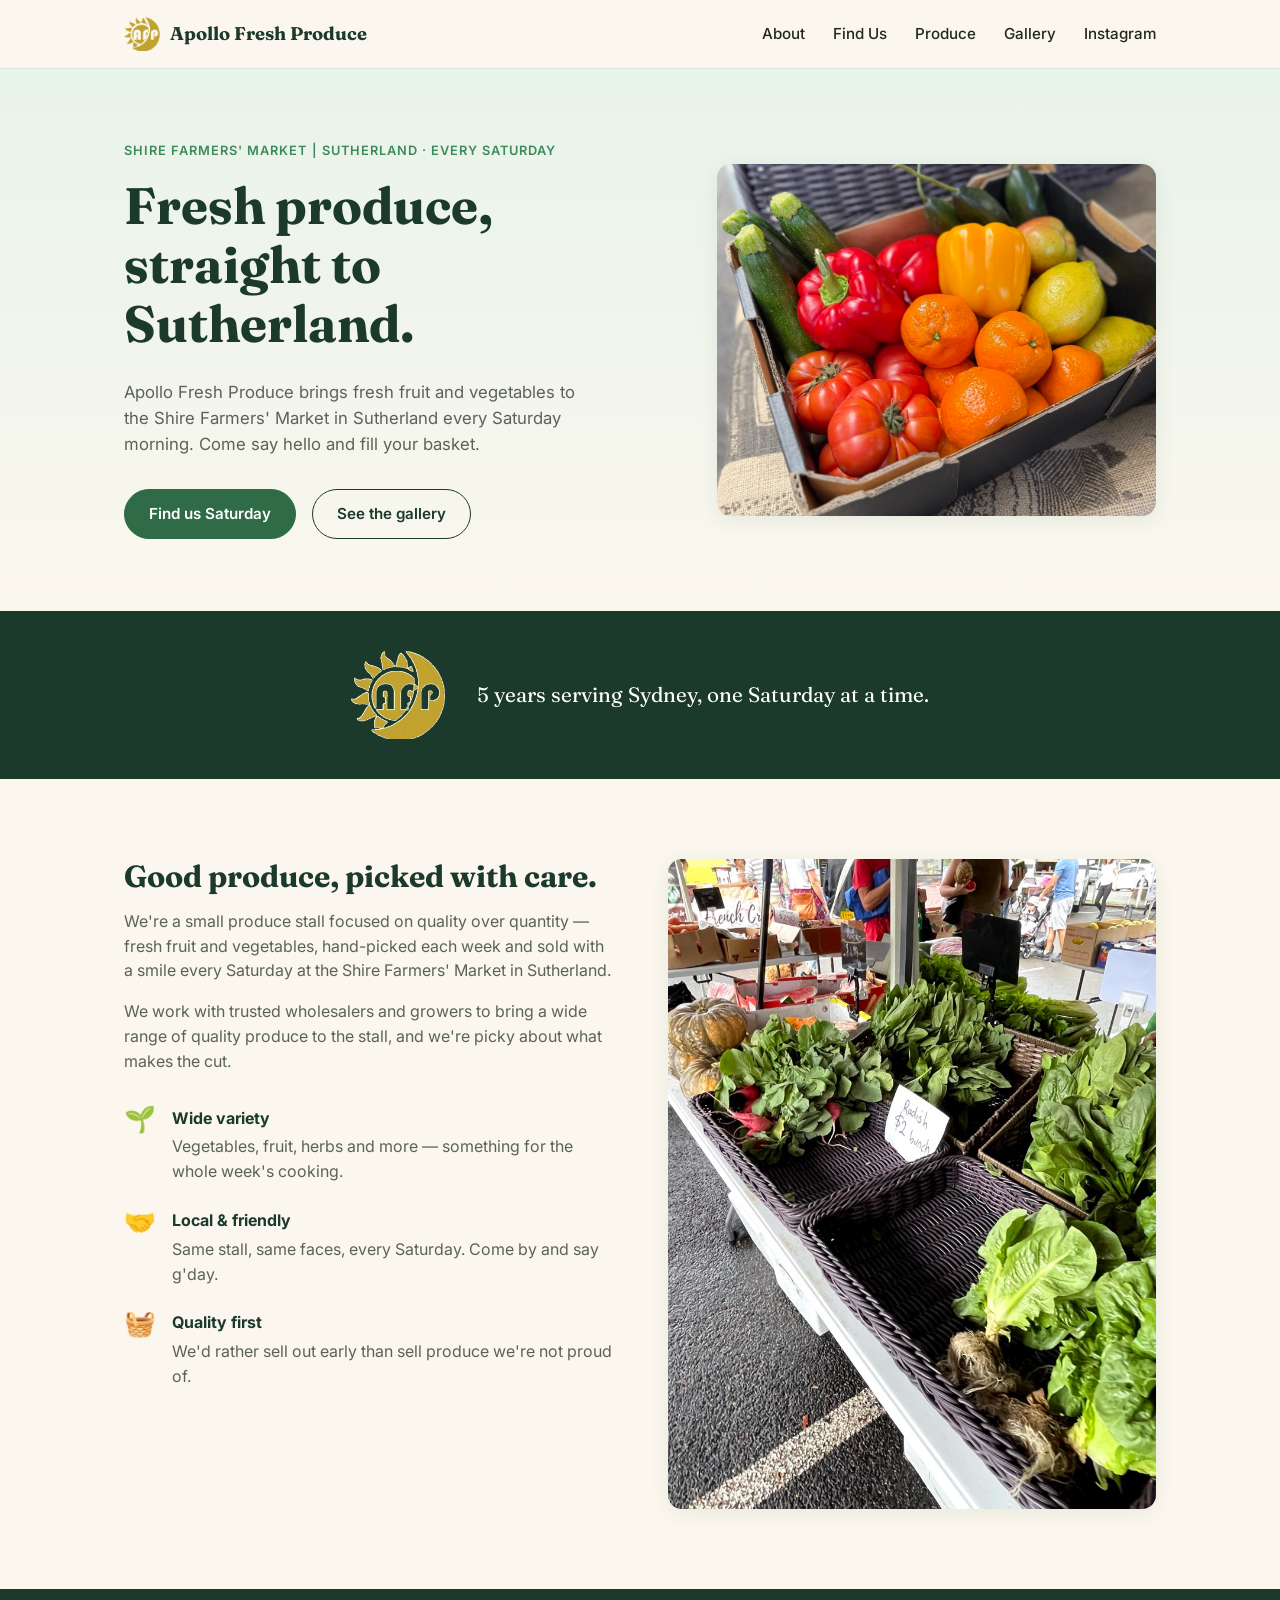
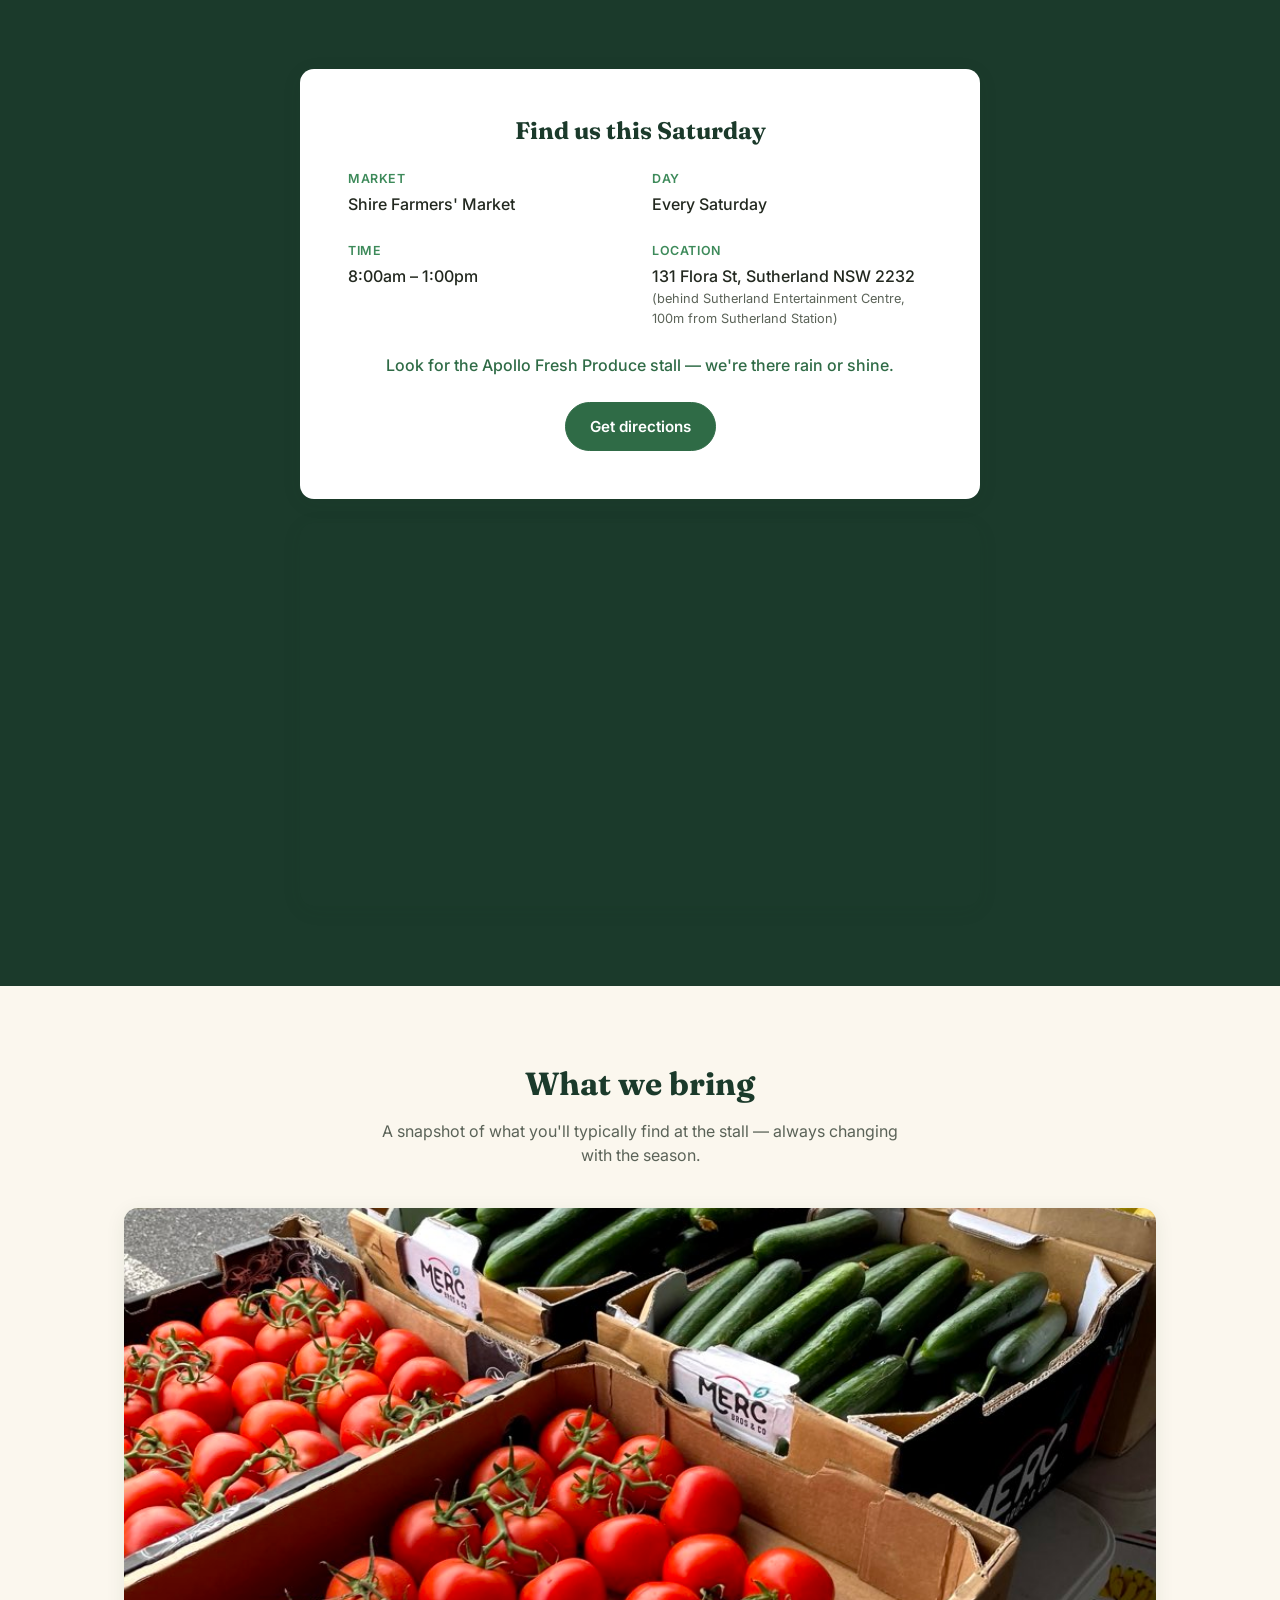
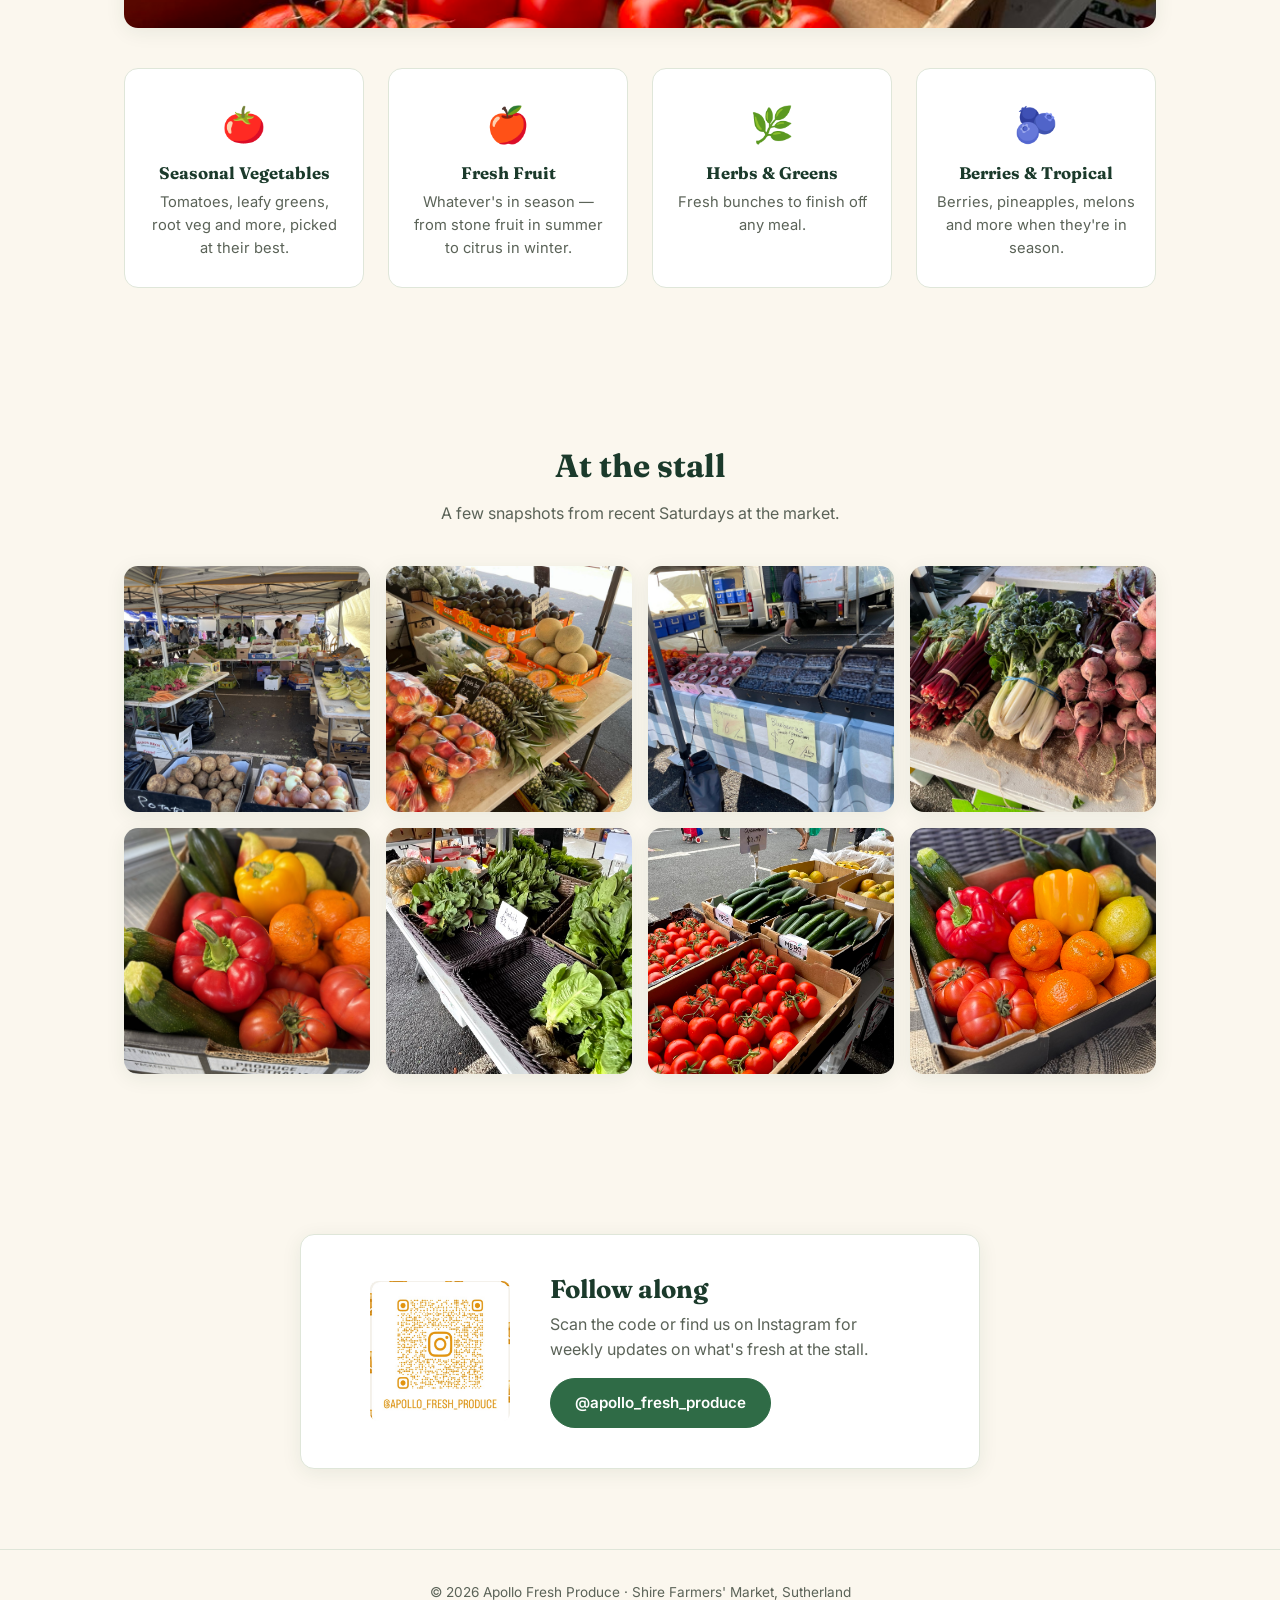
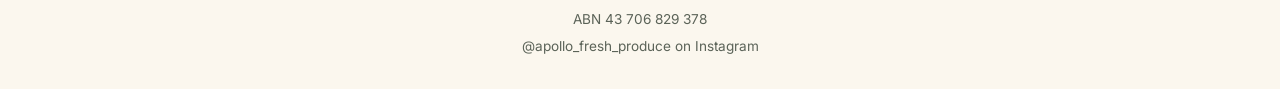
==== commit df2ee55f: "Add real Instagram QR code, swipeable gallery, and ABN - Replace the generated placeholder QR with t" ====
--- a/index.html
+++ b/index.html
@@ -153,11 +153,23 @@
     </div>
   </section>
 
+  <section id="follow" class="section follow-section">
+    <div class="wrap follow-card">
+      <img src="images/instagram-qr.png" alt="QR code linking to the Apollo Fresh Produce Instagram profile" class="follow-qr" width="500" height="500">
+      <div class="follow-copy">
+        <h2>Follow along</h2>
+        <p>Scan the code or find us on Instagram for weekly updates on what's fresh at the stall.</p>
+        <a href="https://www.instagram.com/apollo_fresh_produce/" target="_blank" rel="noopener" class="btn btn-primary">@apollo_fresh_produce</a>
+      </div>
+    </div>
+  </section>
+
 </main>
 
 <footer class="site-footer">
   <div class="wrap footer-inner">
     <p>&copy; <span id="year"></span> Apollo Fresh Produce · Shire Farmers' Market, Sutherland</p>
+    <p class="footer-abn">ABN 43 706 829 378</p>
     <p class="footer-social"><a href="https://www.instagram.com/apollo_fresh_produce/" target="_blank" rel="noopener">@apollo_fresh_produce on Instagram</a></p>
   </div>
 </footer>
@@ -165,7 +177,7 @@
 <div class="lightbox" id="lightbox">
   <button class="lightbox-close" aria-label="Close">&times;</button>
   <button class="lightbox-prev" aria-label="Previous image">&#10094;</button>
-  <img class="lightbox-image" id="lightbox-image" src="" alt="">
+  <div class="lightbox-track" id="lightbox-track"></div>
   <button class="lightbox-next" aria-label="Next image">&#10095;</button>
 </div>
 
@@ -174,26 +186,40 @@
 
   const galleryItems = Array.from(document.querySelectorAll('.gallery-item'));
   const lightbox = document.getElementById('lightbox');
-  const lightboxImage = document.getElementById('lightbox-image');
+  const track = document.getElementById('lightbox-track');
   let currentIndex = 0;
+  let scrollEndTimer = null;
+
+  galleryItems.forEach((item) => {
+    const img = item.querySelector('img');
+    const slide = document.createElement('div');
+    slide.className = 'lightbox-slide';
+    const slideImg = document.createElement('img');
+    slideImg.src = img.src;
+    slideImg.alt = img.alt;
+    slideImg.loading = 'lazy';
+    slide.appendChild(slideImg);
+    slide.addEventListener('click', (e) => {
+      if (e.target === slide) closeLightbox();
+    });
+    track.appendChild(slide);
+  });
+
+  const slides = Array.from(track.children);
 
   function openLightbox(index) {
     currentIndex = index;
-    const img = galleryItems[currentIndex].querySelector('img');
-    lightboxImage.src = img.src;
-    lightboxImage.alt = img.alt;
     lightbox.classList.add('open');
+    track.scrollLeft = index * track.clientWidth;
   }
 
   function closeLightbox() {
     lightbox.classList.remove('open');
   }
 
-  function showDelta(delta) {
-    currentIndex = (currentIndex + delta + galleryItems.length) % galleryItems.length;
-    const img = galleryItems[currentIndex].querySelector('img');
-    lightboxImage.src = img.src;
-    lightboxImage.alt = img.alt;
+  function goTo(index, smooth) {
+    currentIndex = (index + slides.length) % slides.length;
+    track.scrollTo({ left: currentIndex * track.clientWidth, behavior: smooth ? 'smooth' : 'instant' });
   }
 
   galleryItems.forEach((item, index) => {
@@ -201,18 +227,31 @@
   });
 
   document.querySelector('.lightbox-close').addEventListener('click', closeLightbox);
-  document.querySelector('.lightbox-prev').addEventListener('click', () => showDelta(-1));
-  document.querySelector('.lightbox-next').addEventListener('click', () => showDelta(1));
+  document.querySelector('.lightbox-prev').addEventListener('click', () => goTo(currentIndex - 1, true));
+  document.querySelector('.lightbox-next').addEventListener('click', () => goTo(currentIndex + 1, true));
+
+  track.addEventListener('scroll', () => {
+    clearTimeout(scrollEndTimer);
+    scrollEndTimer = setTimeout(() => {
+      currentIndex = Math.round(track.scrollLeft / track.clientWidth);
+    }, 100);
+  });
 
   lightbox.addEventListener('click', (e) => {
     if (e.target === lightbox) closeLightbox();
+  });
+
+  window.addEventListener('resize', () => {
+    if (lightbox.classList.contains('open')) {
+      track.scrollLeft = currentIndex * track.clientWidth;
+    }
   });
 
   document.addEventListener('keydown', (e) => {
     if (!lightbox.classList.contains('open')) return;
     if (e.key === 'Escape') closeLightbox();
-    if (e.key === 'ArrowLeft') showDelta(-1);
-    if (e.key === 'ArrowRight') showDelta(1);
+    if (e.key === 'ArrowLeft') goTo(currentIndex - 1, true);
+    if (e.key === 'ArrowRight') goTo(currentIndex + 1, true);
   });
 </script>
 </body>
--- a/styles.css
+++ b/styles.css
@@ -410,19 +410,39 @@
   inset: 0;
   background: rgba(10, 16, 12, 0.92);
   display: none;
+  z-index: 100;
+}
+
+.lightbox.open { display: block; }
+
+.lightbox-track {
+  width: 100%;
+  height: 100%;
+  display: flex;
+  overflow-x: auto;
+  scroll-snap-type: x mandatory;
+  -webkit-overflow-scrolling: touch;
+  scrollbar-width: none;
+}
+
+.lightbox-track::-webkit-scrollbar { display: none; }
+
+.lightbox-slide {
+  flex: 0 0 100%;
+  scroll-snap-align: center;
+  display: flex;
   align-items: center;
   justify-content: center;
-  z-index: 100;
-  padding: 40px;
-}
-
-.lightbox.open { display: flex; }
-
-.lightbox-image {
+  box-sizing: border-box;
+  padding: 40px 80px;
+}
+
+.lightbox-slide img {
   max-width: 100%;
   max-height: 100%;
   border-radius: 8px;
   box-shadow: 0 10px 40px rgba(0, 0, 0, 0.5);
+  object-fit: contain;
 }
 
 .lightbox-close,
@@ -453,6 +473,47 @@
 .lightbox-prev { left: 20px; top: 50%; transform: translateY(-50%); }
 .lightbox-next { right: 20px; top: 50%; transform: translateY(-50%); }
 
+/* Touch devices (phones, tablets): swipe/scroll the track instead of tapping arrows */
+@media (hover: none) and (pointer: coarse) {
+  .lightbox-prev, .lightbox-next { display: none; }
+  .lightbox-slide { padding: 24px; }
+}
+
+/* Follow */
+.follow-card {
+  display: flex;
+  align-items: center;
+  justify-content: center;
+  gap: 40px;
+  background: #fff;
+  border: 1px solid var(--border);
+  border-radius: var(--radius);
+  padding: 40px;
+  box-shadow: var(--shadow);
+  max-width: 680px;
+  margin: 0 auto;
+}
+
+.follow-qr {
+  width: 140px;
+  height: 140px;
+  border-radius: 8px;
+  flex-shrink: 0;
+}
+
+.follow-copy {
+  text-align: left;
+}
+
+.follow-copy h2 {
+  font-size: 1.6rem;
+  margin-bottom: 8px;
+}
+
+.follow-copy p {
+  max-width: 360px;
+}
+
 /* Footer */
 .site-footer {
   padding: 32px 0;
@@ -465,6 +526,7 @@
   text-align: center;
 }
 
+.footer-abn,
 .footer-social {
   margin-top: 6px !important;
 }
@@ -489,6 +551,9 @@
   .gallery-grid { grid-template-columns: repeat(3, 1fr); }
   .main-nav { gap: 16px; }
   .market-details { grid-template-columns: 1fr; }
+  .follow-card { flex-direction: column; text-align: center; padding: 32px 24px; }
+  .follow-copy { text-align: center; }
+  .follow-copy p { max-width: none; }
 }
 
 @media (max-width: 520px) {
@@ -496,7 +561,7 @@
   .produce-grid { grid-template-columns: 1fr; }
   .gallery-grid { grid-template-columns: repeat(2, 1fr); }
   .market-card { padding: 32px 24px; }
-  .lightbox { padding: 16px; }
+  .lightbox-slide { padding: 16px; }
   .lightbox-prev, .lightbox-next { width: 36px; height: 36px; font-size: 1rem; }
   .brand-banner-logo { height: 56px; }
   .brand-banner-text { font-size: 1.1rem; }
@@ -514,6 +579,7 @@
   .site-header { background: rgba(20, 32, 26, 0.9); }
   .produce-card { background: #1a2820; }
   .market-card { background: #1a2820; }
+  .follow-card { background: #1a2820; }
   h1, h2, h3, .logo, .market-details dd { color: #eef3ec; }
   .btn-ghost { color: #eef3ec; border-color: #eef3ec; }
   .btn-ghost:hover { background: rgba(238, 243, 236, 0.1); }
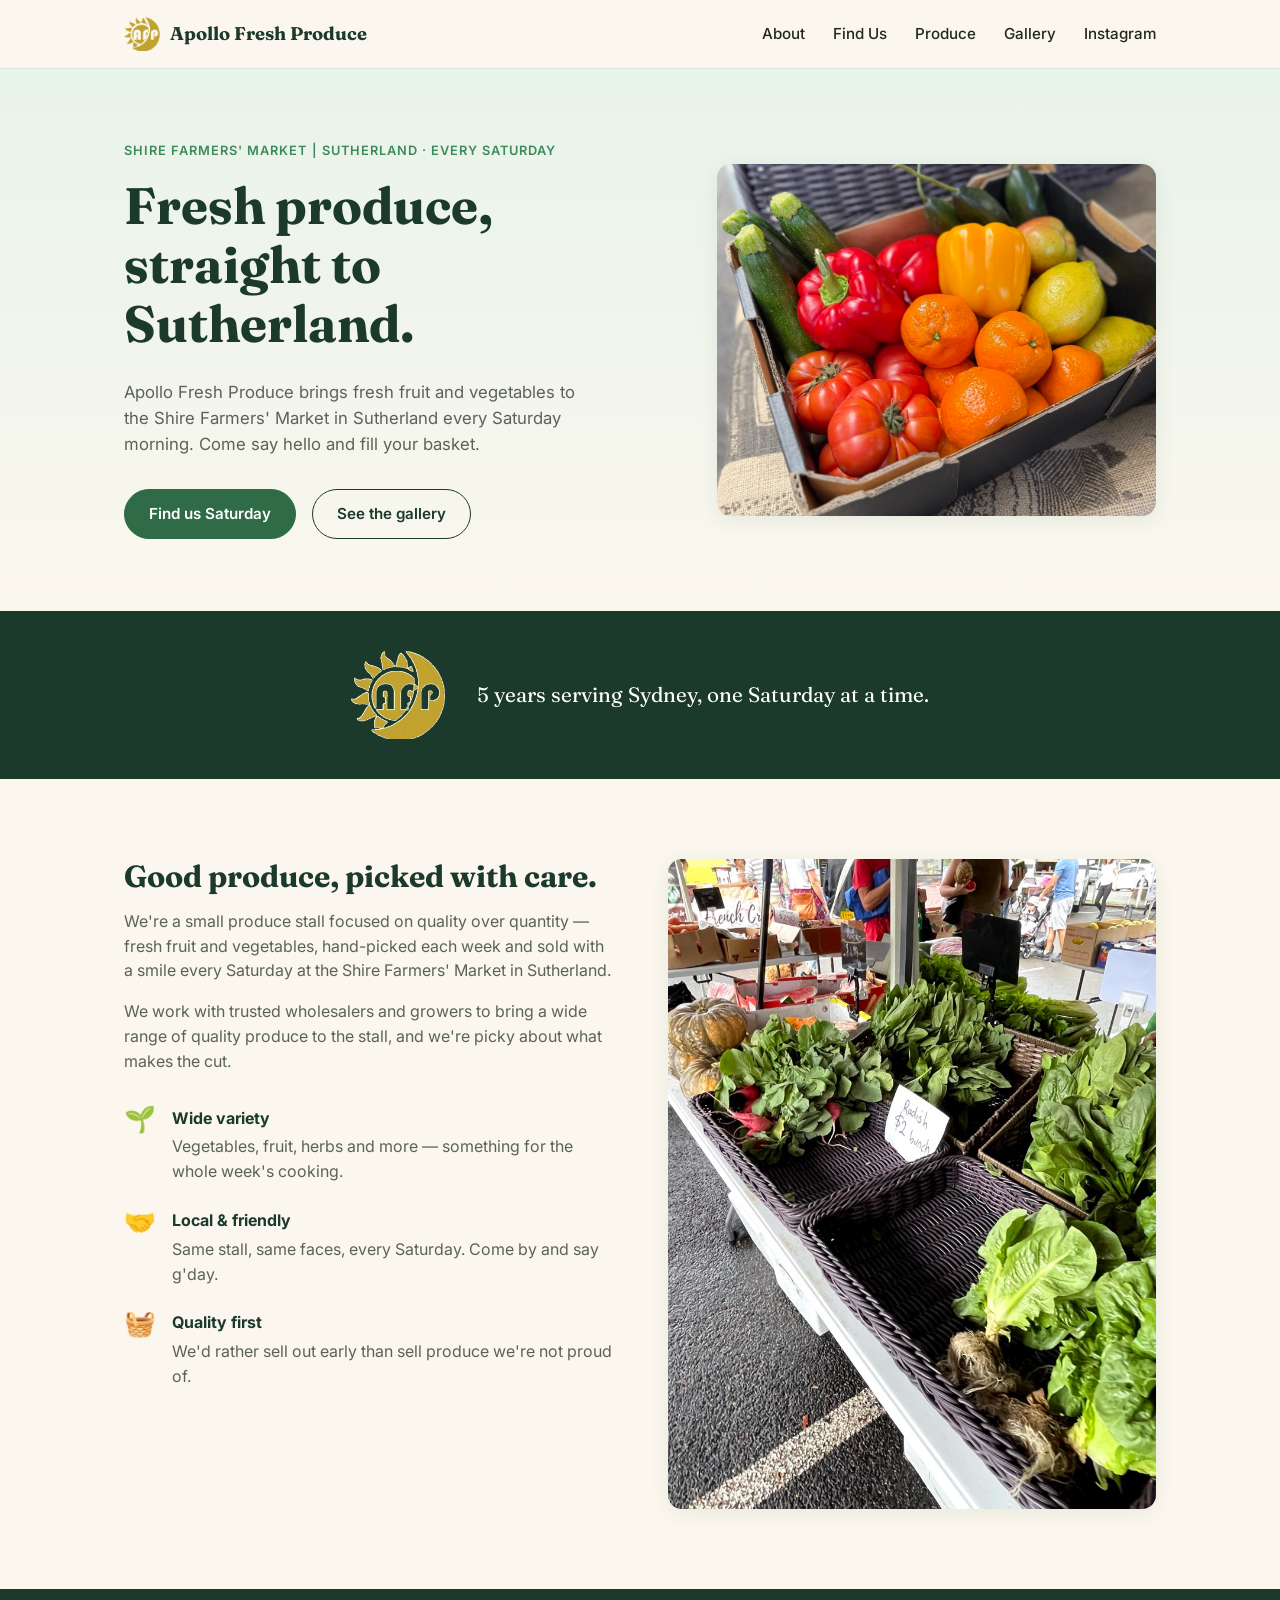
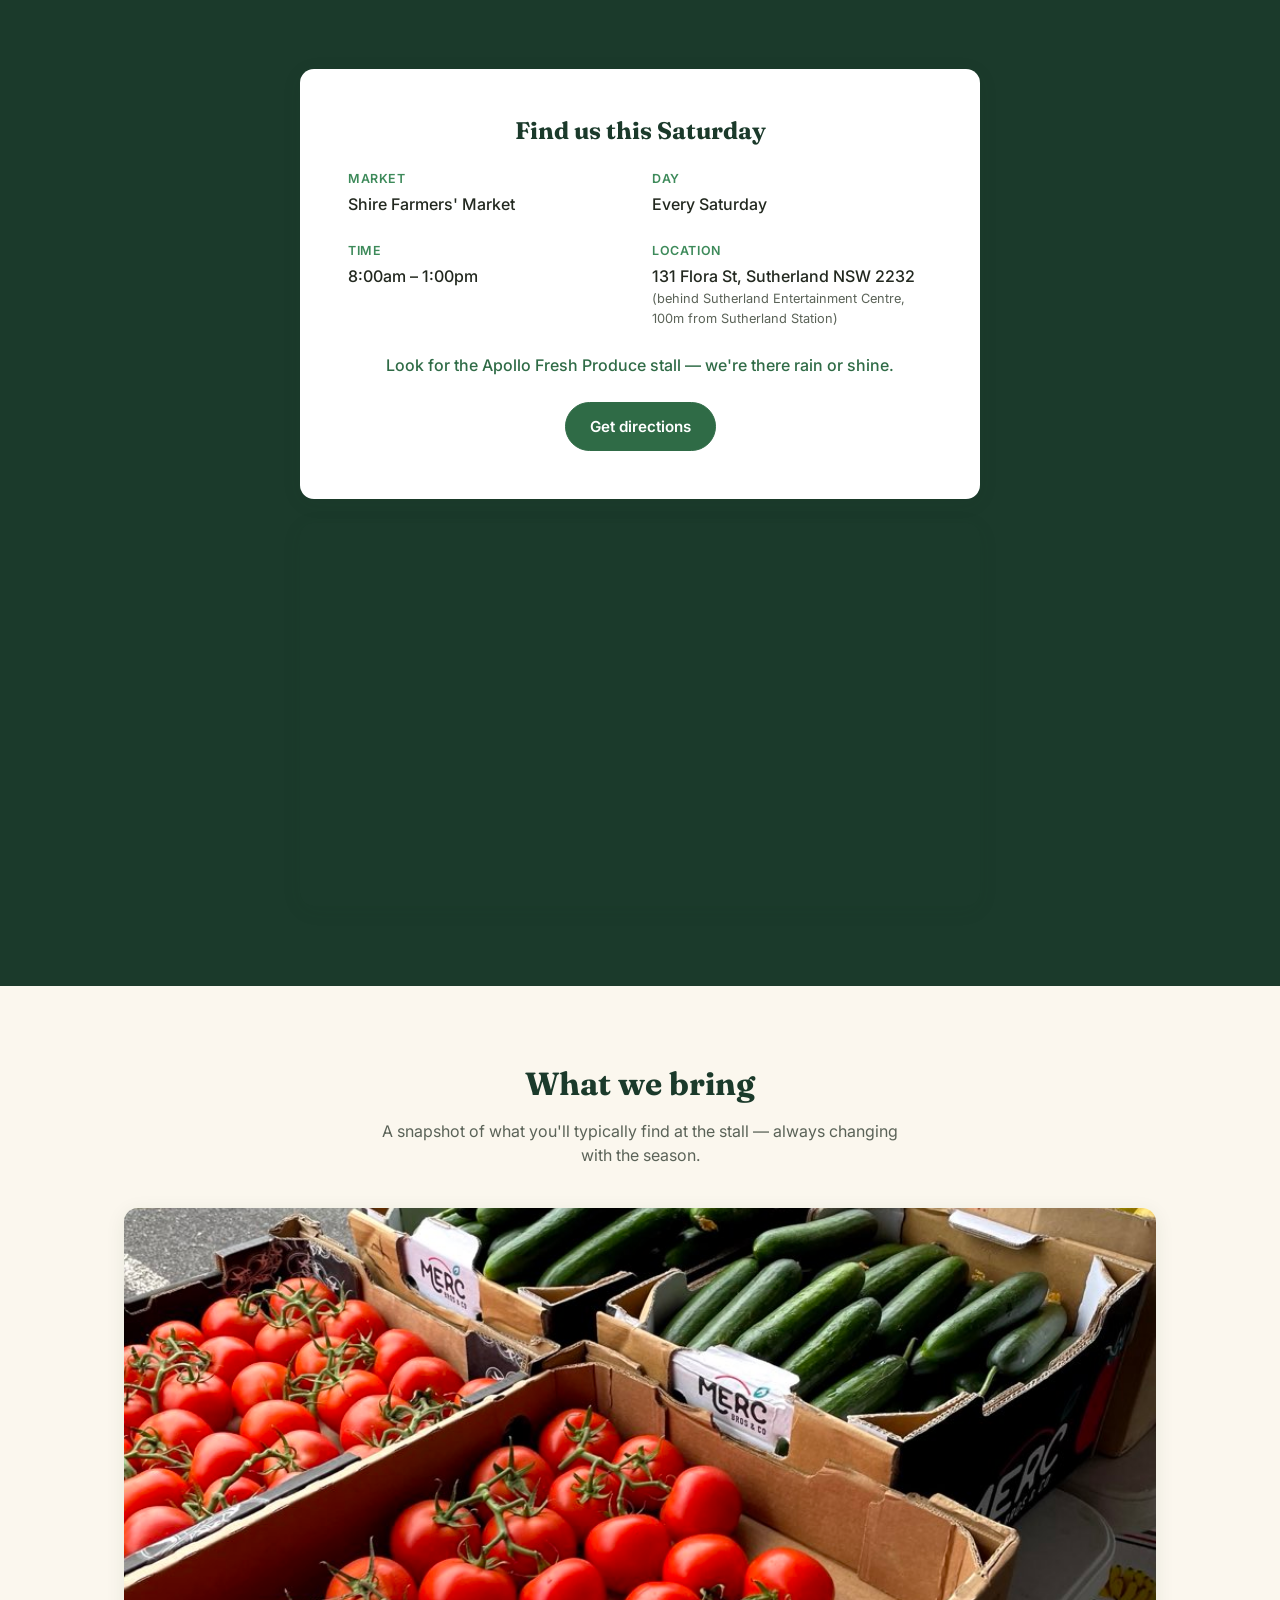
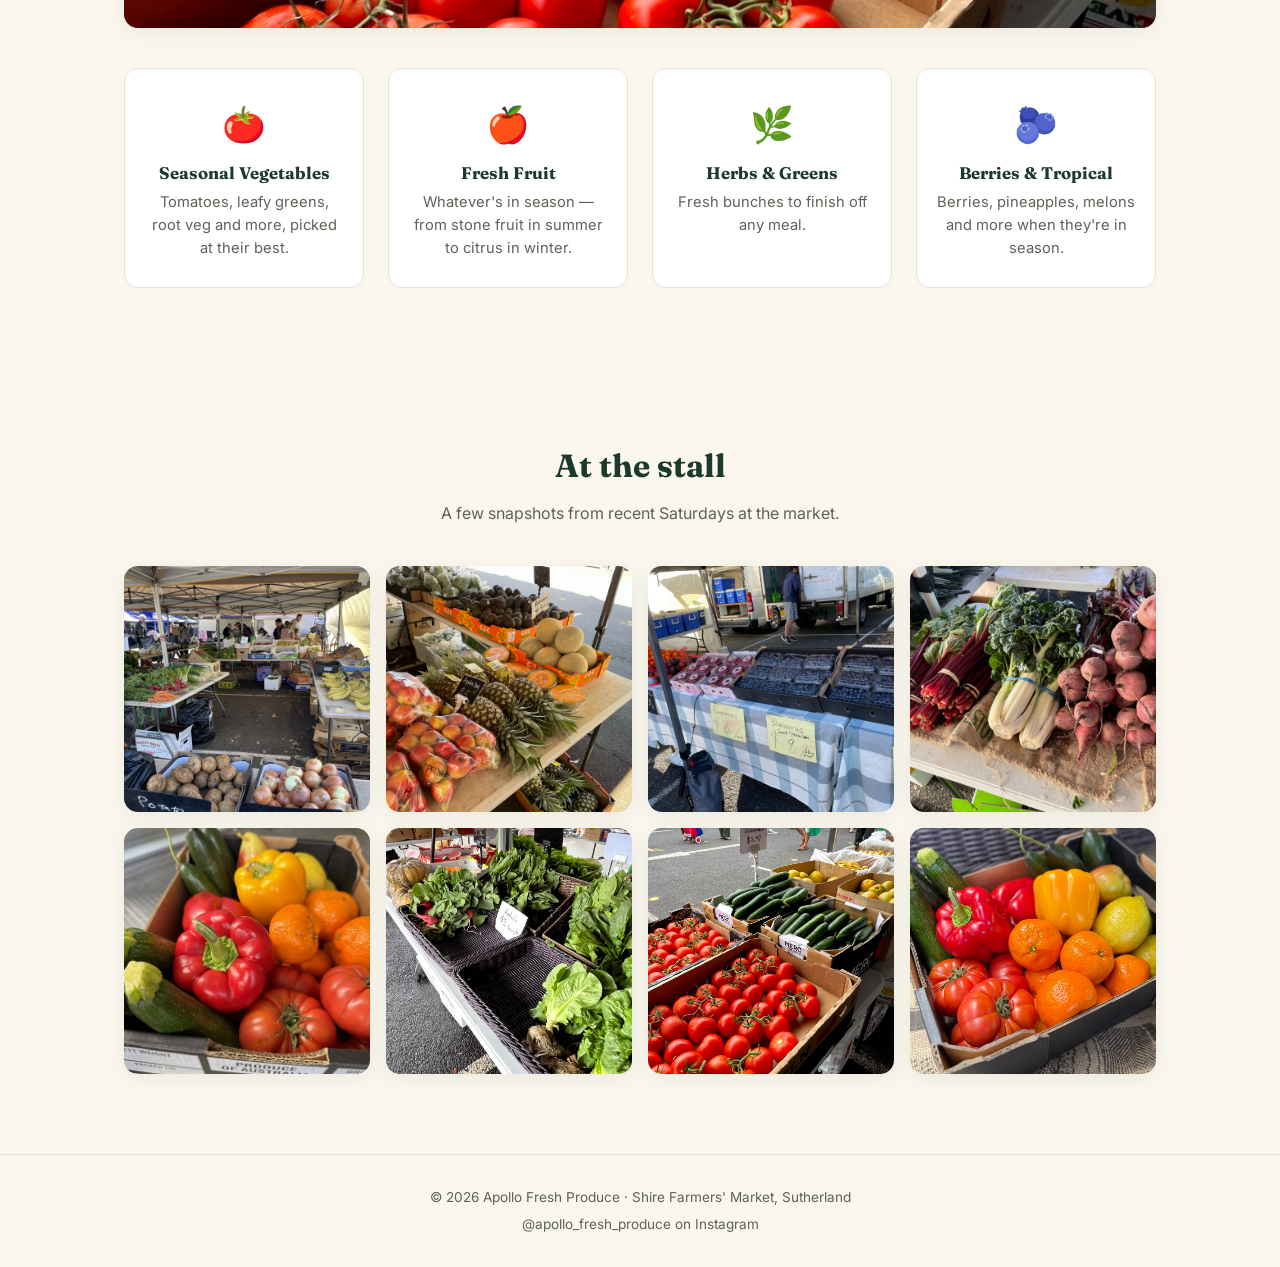
==== commit 03d11490: "Revert "Merge pull request #3 from apollo-fresh-produce/add-qr-swipe-gallery-abn" This reverts commi" ====
--- a/index.html
+++ b/index.html
@@ -153,23 +153,11 @@
     </div>
   </section>
 
-  <section id="follow" class="section follow-section">
-    <div class="wrap follow-card">
-      <img src="images/instagram-qr.png" alt="QR code linking to the Apollo Fresh Produce Instagram profile" class="follow-qr" width="500" height="500">
-      <div class="follow-copy">
-        <h2>Follow along</h2>
-        <p>Scan the code or find us on Instagram for weekly updates on what's fresh at the stall.</p>
-        <a href="https://www.instagram.com/apollo_fresh_produce/" target="_blank" rel="noopener" class="btn btn-primary">@apollo_fresh_produce</a>
-      </div>
-    </div>
-  </section>
-
 </main>
 
 <footer class="site-footer">
   <div class="wrap footer-inner">
     <p>&copy; <span id="year"></span> Apollo Fresh Produce · Shire Farmers' Market, Sutherland</p>
-    <p class="footer-abn">ABN 43 706 829 378</p>
     <p class="footer-social"><a href="https://www.instagram.com/apollo_fresh_produce/" target="_blank" rel="noopener">@apollo_fresh_produce on Instagram</a></p>
   </div>
 </footer>
@@ -177,7 +165,7 @@
 <div class="lightbox" id="lightbox">
   <button class="lightbox-close" aria-label="Close">&times;</button>
   <button class="lightbox-prev" aria-label="Previous image">&#10094;</button>
-  <div class="lightbox-track" id="lightbox-track"></div>
+  <img class="lightbox-image" id="lightbox-image" src="" alt="">
   <button class="lightbox-next" aria-label="Next image">&#10095;</button>
 </div>
 
@@ -186,40 +174,26 @@
 
   const galleryItems = Array.from(document.querySelectorAll('.gallery-item'));
   const lightbox = document.getElementById('lightbox');
-  const track = document.getElementById('lightbox-track');
+  const lightboxImage = document.getElementById('lightbox-image');
   let currentIndex = 0;
-  let scrollEndTimer = null;
-
-  galleryItems.forEach((item) => {
-    const img = item.querySelector('img');
-    const slide = document.createElement('div');
-    slide.className = 'lightbox-slide';
-    const slideImg = document.createElement('img');
-    slideImg.src = img.src;
-    slideImg.alt = img.alt;
-    slideImg.loading = 'lazy';
-    slide.appendChild(slideImg);
-    slide.addEventListener('click', (e) => {
-      if (e.target === slide) closeLightbox();
-    });
-    track.appendChild(slide);
-  });
-
-  const slides = Array.from(track.children);
 
   function openLightbox(index) {
     currentIndex = index;
+    const img = galleryItems[currentIndex].querySelector('img');
+    lightboxImage.src = img.src;
+    lightboxImage.alt = img.alt;
     lightbox.classList.add('open');
-    track.scrollLeft = index * track.clientWidth;
   }
 
   function closeLightbox() {
     lightbox.classList.remove('open');
   }
 
-  function goTo(index, smooth) {
-    currentIndex = (index + slides.length) % slides.length;
-    track.scrollTo({ left: currentIndex * track.clientWidth, behavior: smooth ? 'smooth' : 'instant' });
+  function showDelta(delta) {
+    currentIndex = (currentIndex + delta + galleryItems.length) % galleryItems.length;
+    const img = galleryItems[currentIndex].querySelector('img');
+    lightboxImage.src = img.src;
+    lightboxImage.alt = img.alt;
   }
 
   galleryItems.forEach((item, index) => {
@@ -227,31 +201,18 @@
   });
 
   document.querySelector('.lightbox-close').addEventListener('click', closeLightbox);
-  document.querySelector('.lightbox-prev').addEventListener('click', () => goTo(currentIndex - 1, true));
-  document.querySelector('.lightbox-next').addEventListener('click', () => goTo(currentIndex + 1, true));
-
-  track.addEventListener('scroll', () => {
-    clearTimeout(scrollEndTimer);
-    scrollEndTimer = setTimeout(() => {
-      currentIndex = Math.round(track.scrollLeft / track.clientWidth);
-    }, 100);
-  });
+  document.querySelector('.lightbox-prev').addEventListener('click', () => showDelta(-1));
+  document.querySelector('.lightbox-next').addEventListener('click', () => showDelta(1));
 
   lightbox.addEventListener('click', (e) => {
     if (e.target === lightbox) closeLightbox();
   });
 
-  window.addEventListener('resize', () => {
-    if (lightbox.classList.contains('open')) {
-      track.scrollLeft = currentIndex * track.clientWidth;
-    }
-  });
-
   document.addEventListener('keydown', (e) => {
     if (!lightbox.classList.contains('open')) return;
     if (e.key === 'Escape') closeLightbox();
-    if (e.key === 'ArrowLeft') goTo(currentIndex - 1, true);
-    if (e.key === 'ArrowRight') goTo(currentIndex + 1, true);
+    if (e.key === 'ArrowLeft') showDelta(-1);
+    if (e.key === 'ArrowRight') showDelta(1);
   });
 </script>
 </body>
--- a/styles.css
+++ b/styles.css
@@ -410,39 +410,19 @@
   inset: 0;
   background: rgba(10, 16, 12, 0.92);
   display: none;
-  z-index: 100;
-}
-
-.lightbox.open { display: block; }
-
-.lightbox-track {
-  width: 100%;
-  height: 100%;
-  display: flex;
-  overflow-x: auto;
-  scroll-snap-type: x mandatory;
-  -webkit-overflow-scrolling: touch;
-  scrollbar-width: none;
-}
-
-.lightbox-track::-webkit-scrollbar { display: none; }
-
-.lightbox-slide {
-  flex: 0 0 100%;
-  scroll-snap-align: center;
-  display: flex;
   align-items: center;
   justify-content: center;
-  box-sizing: border-box;
-  padding: 40px 80px;
-}
-
-.lightbox-slide img {
+  z-index: 100;
+  padding: 40px;
+}
+
+.lightbox.open { display: flex; }
+
+.lightbox-image {
   max-width: 100%;
   max-height: 100%;
   border-radius: 8px;
   box-shadow: 0 10px 40px rgba(0, 0, 0, 0.5);
-  object-fit: contain;
 }
 
 .lightbox-close,
@@ -473,47 +453,6 @@
 .lightbox-prev { left: 20px; top: 50%; transform: translateY(-50%); }
 .lightbox-next { right: 20px; top: 50%; transform: translateY(-50%); }
 
-/* Touch devices (phones, tablets): swipe/scroll the track instead of tapping arrows */
-@media (hover: none) and (pointer: coarse) {
-  .lightbox-prev, .lightbox-next { display: none; }
-  .lightbox-slide { padding: 24px; }
-}
-
-/* Follow */
-.follow-card {
-  display: flex;
-  align-items: center;
-  justify-content: center;
-  gap: 40px;
-  background: #fff;
-  border: 1px solid var(--border);
-  border-radius: var(--radius);
-  padding: 40px;
-  box-shadow: var(--shadow);
-  max-width: 680px;
-  margin: 0 auto;
-}
-
-.follow-qr {
-  width: 140px;
-  height: 140px;
-  border-radius: 8px;
-  flex-shrink: 0;
-}
-
-.follow-copy {
-  text-align: left;
-}
-
-.follow-copy h2 {
-  font-size: 1.6rem;
-  margin-bottom: 8px;
-}
-
-.follow-copy p {
-  max-width: 360px;
-}
-
 /* Footer */
 .site-footer {
   padding: 32px 0;
@@ -526,7 +465,6 @@
   text-align: center;
 }
 
-.footer-abn,
 .footer-social {
   margin-top: 6px !important;
 }
@@ -551,9 +489,6 @@
   .gallery-grid { grid-template-columns: repeat(3, 1fr); }
   .main-nav { gap: 16px; }
   .market-details { grid-template-columns: 1fr; }
-  .follow-card { flex-direction: column; text-align: center; padding: 32px 24px; }
-  .follow-copy { text-align: center; }
-  .follow-copy p { max-width: none; }
 }
 
 @media (max-width: 520px) {
@@ -561,7 +496,7 @@
   .produce-grid { grid-template-columns: 1fr; }
   .gallery-grid { grid-template-columns: repeat(2, 1fr); }
   .market-card { padding: 32px 24px; }
-  .lightbox-slide { padding: 16px; }
+  .lightbox { padding: 16px; }
   .lightbox-prev, .lightbox-next { width: 36px; height: 36px; font-size: 1rem; }
   .brand-banner-logo { height: 56px; }
   .brand-banner-text { font-size: 1.1rem; }
@@ -579,7 +514,6 @@
   .site-header { background: rgba(20, 32, 26, 0.9); }
   .produce-card { background: #1a2820; }
   .market-card { background: #1a2820; }
-  .follow-card { background: #1a2820; }
   h1, h2, h3, .logo, .market-details dd { color: #eef3ec; }
   .btn-ghost { color: #eef3ec; border-color: #eef3ec; }
   .btn-ghost:hover { background: rgba(238, 243, 236, 0.1); }
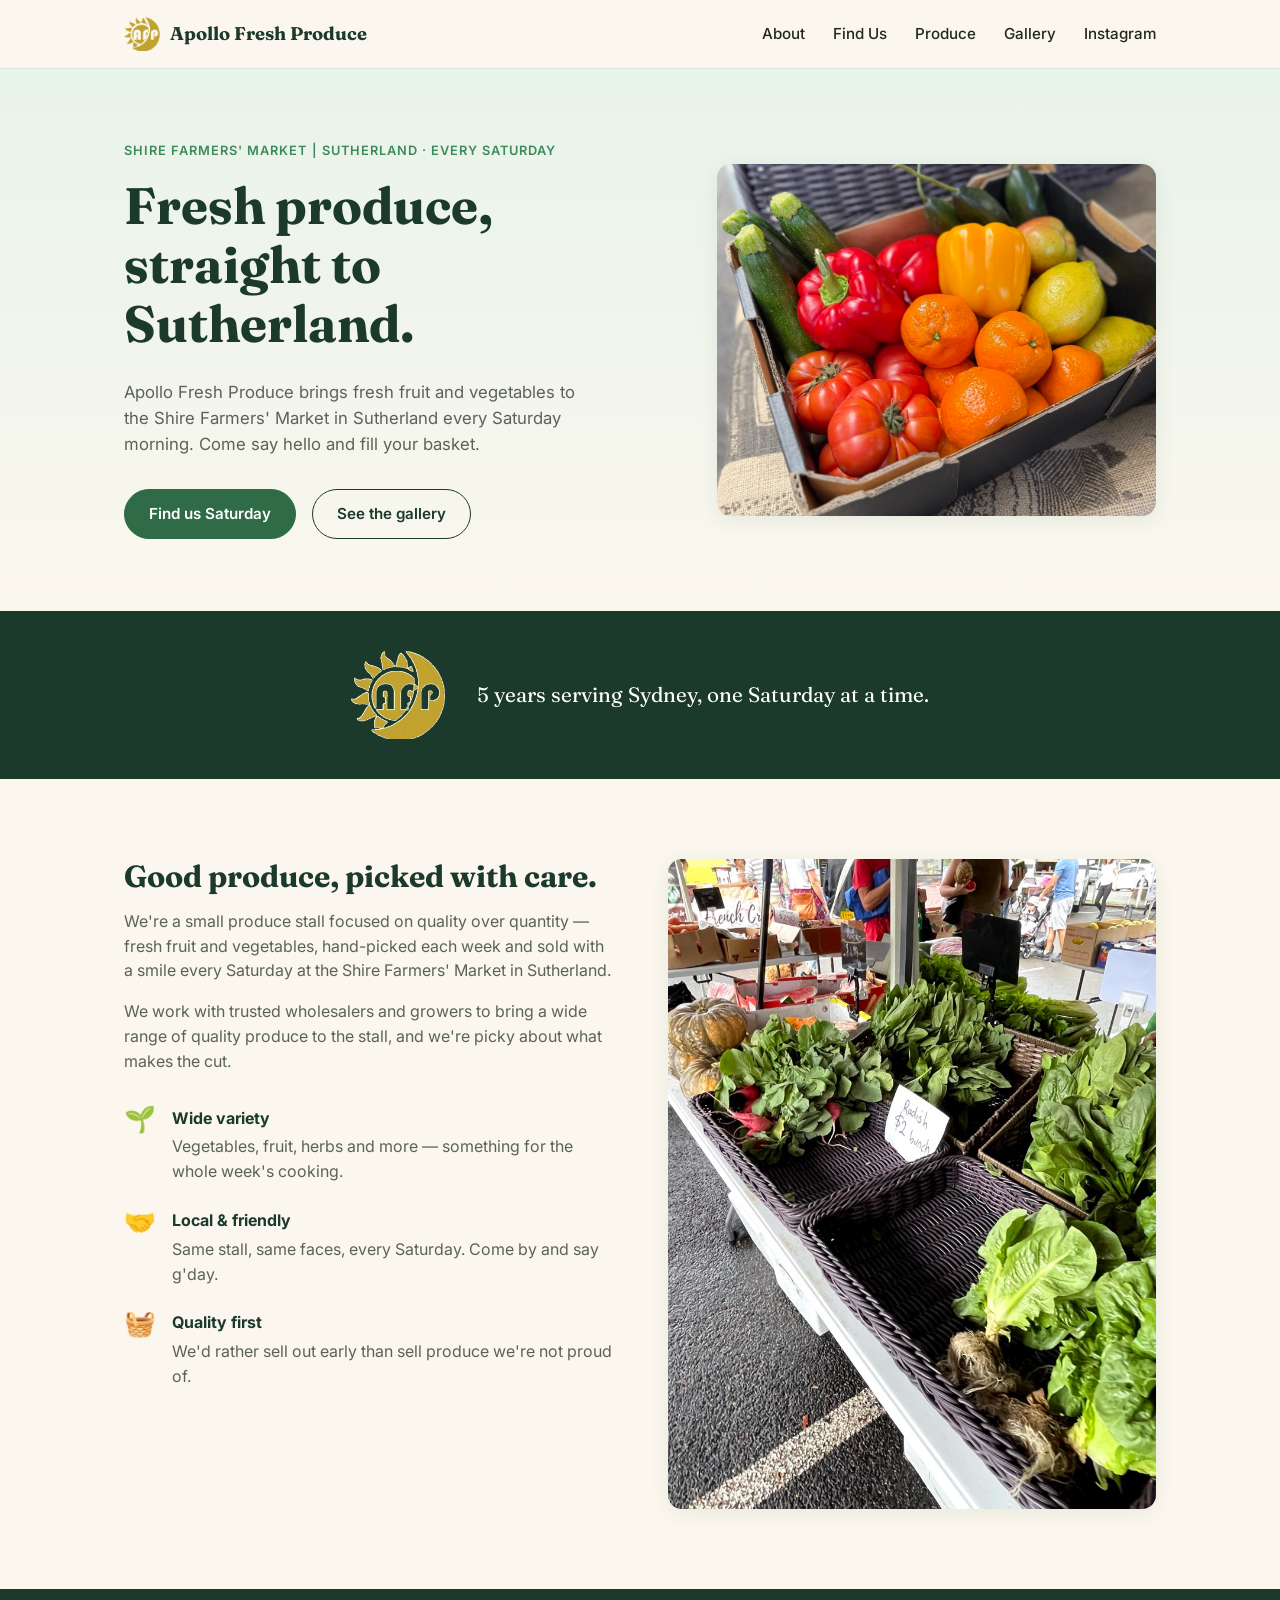
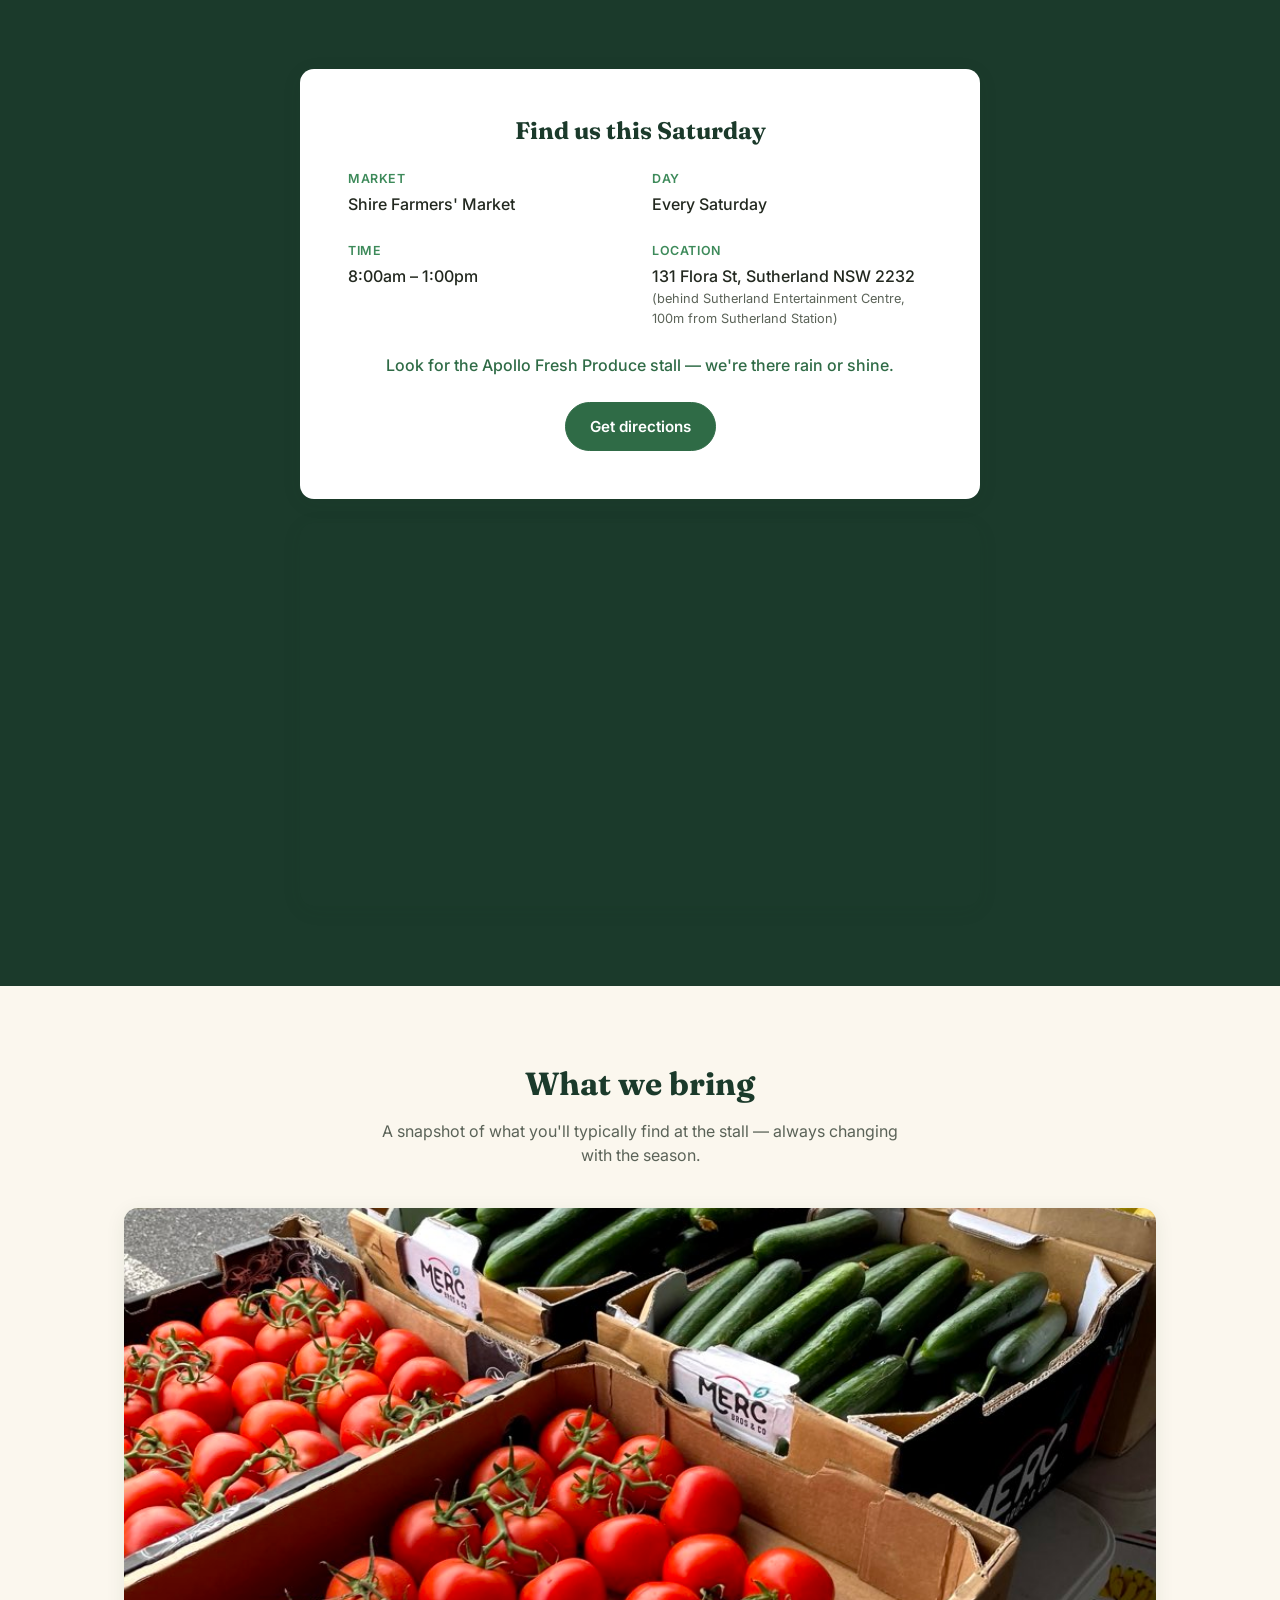
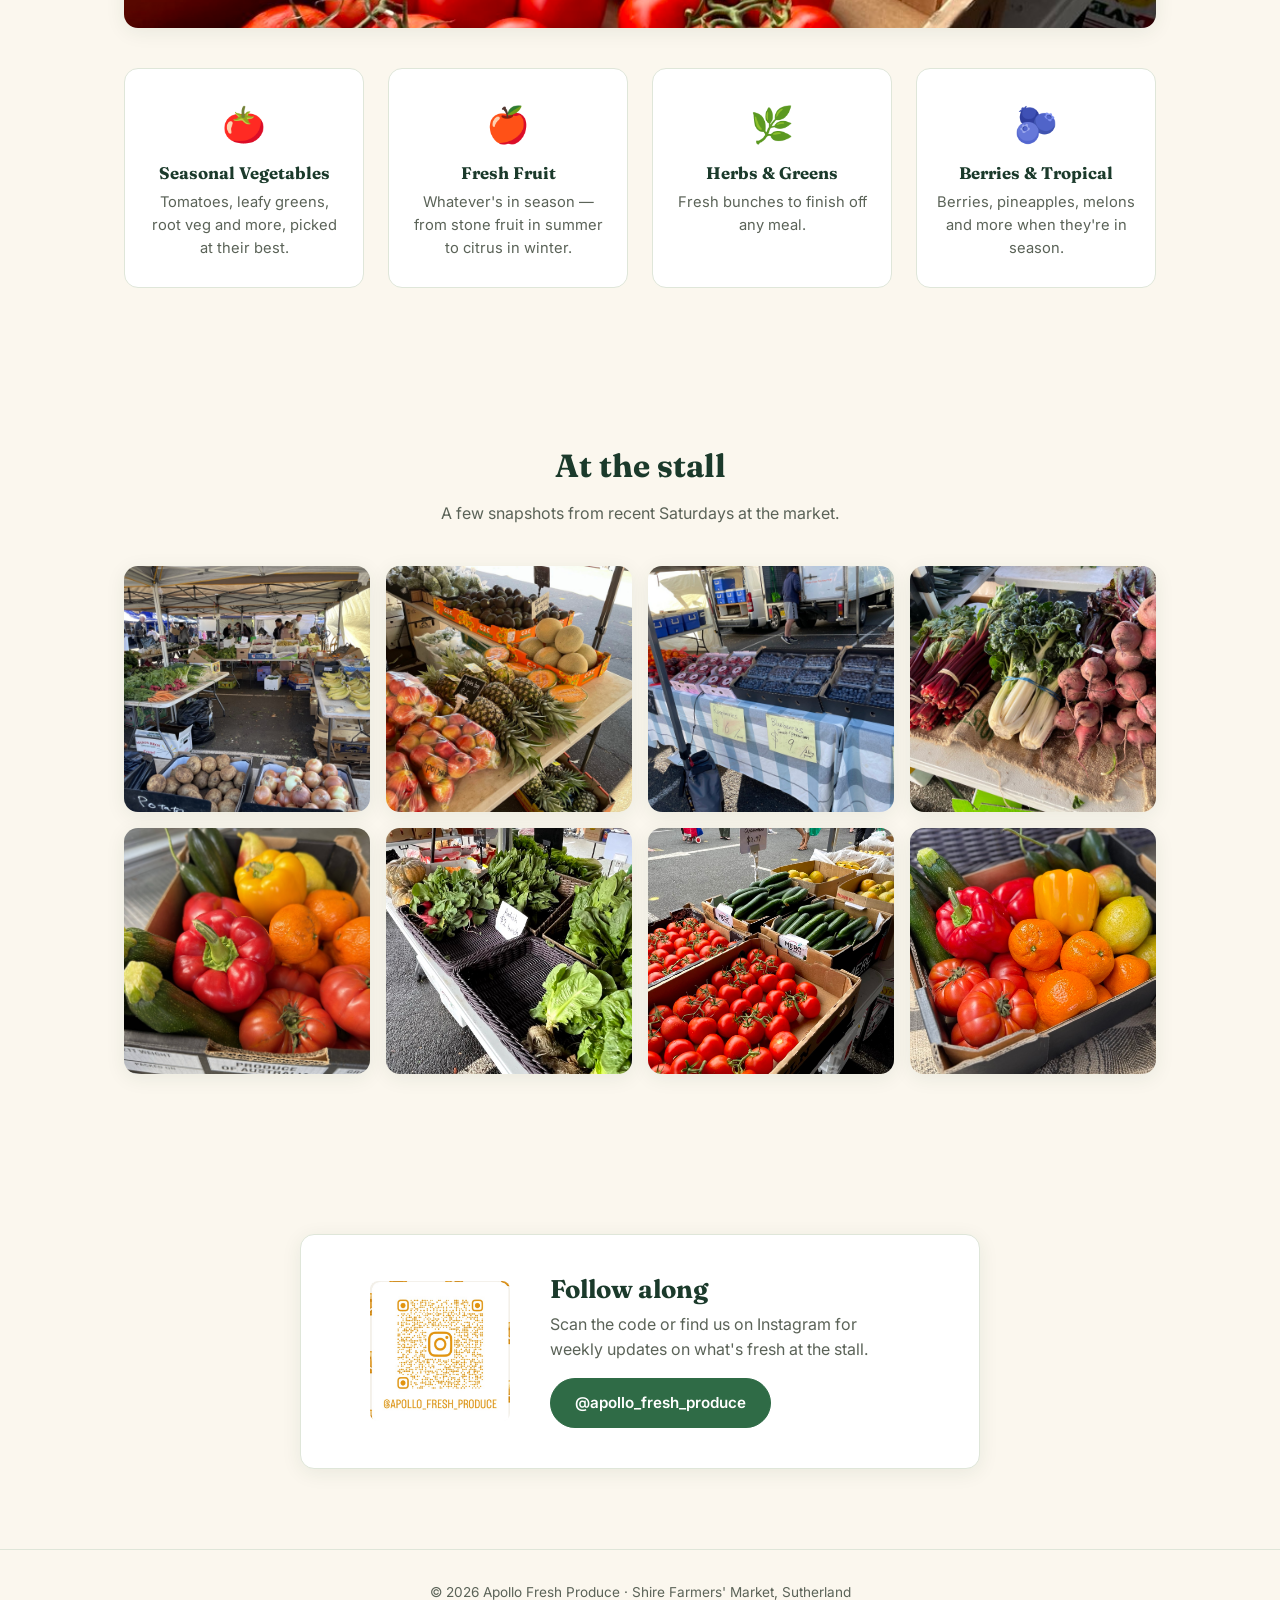
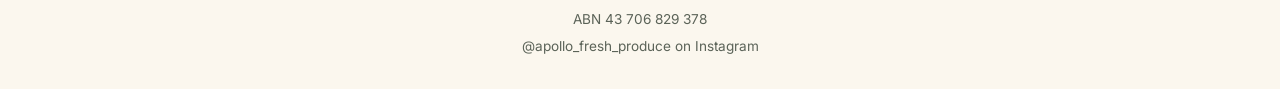
==== commit 724c47ac: "Reapply "Merge pull request #3 from apollo-fresh-produce/add-qr-swipe-gallery-abn" This reverts comm" ====
--- a/index.html
+++ b/index.html
@@ -153,11 +153,23 @@
     </div>
   </section>
 
+  <section id="follow" class="section follow-section">
+    <div class="wrap follow-card">
+      <img src="images/instagram-qr.png" alt="QR code linking to the Apollo Fresh Produce Instagram profile" class="follow-qr" width="500" height="500">
+      <div class="follow-copy">
+        <h2>Follow along</h2>
+        <p>Scan the code or find us on Instagram for weekly updates on what's fresh at the stall.</p>
+        <a href="https://www.instagram.com/apollo_fresh_produce/" target="_blank" rel="noopener" class="btn btn-primary">@apollo_fresh_produce</a>
+      </div>
+    </div>
+  </section>
+
 </main>
 
 <footer class="site-footer">
   <div class="wrap footer-inner">
     <p>&copy; <span id="year"></span> Apollo Fresh Produce · Shire Farmers' Market, Sutherland</p>
+    <p class="footer-abn">ABN 43 706 829 378</p>
     <p class="footer-social"><a href="https://www.instagram.com/apollo_fresh_produce/" target="_blank" rel="noopener">@apollo_fresh_produce on Instagram</a></p>
   </div>
 </footer>
@@ -165,7 +177,7 @@
 <div class="lightbox" id="lightbox">
   <button class="lightbox-close" aria-label="Close">&times;</button>
   <button class="lightbox-prev" aria-label="Previous image">&#10094;</button>
-  <img class="lightbox-image" id="lightbox-image" src="" alt="">
+  <div class="lightbox-track" id="lightbox-track"></div>
   <button class="lightbox-next" aria-label="Next image">&#10095;</button>
 </div>
 
@@ -174,26 +186,40 @@
 
   const galleryItems = Array.from(document.querySelectorAll('.gallery-item'));
   const lightbox = document.getElementById('lightbox');
-  const lightboxImage = document.getElementById('lightbox-image');
+  const track = document.getElementById('lightbox-track');
   let currentIndex = 0;
+  let scrollEndTimer = null;
+
+  galleryItems.forEach((item) => {
+    const img = item.querySelector('img');
+    const slide = document.createElement('div');
+    slide.className = 'lightbox-slide';
+    const slideImg = document.createElement('img');
+    slideImg.src = img.src;
+    slideImg.alt = img.alt;
+    slideImg.loading = 'lazy';
+    slide.appendChild(slideImg);
+    slide.addEventListener('click', (e) => {
+      if (e.target === slide) closeLightbox();
+    });
+    track.appendChild(slide);
+  });
+
+  const slides = Array.from(track.children);
 
   function openLightbox(index) {
     currentIndex = index;
-    const img = galleryItems[currentIndex].querySelector('img');
-    lightboxImage.src = img.src;
-    lightboxImage.alt = img.alt;
     lightbox.classList.add('open');
+    track.scrollLeft = index * track.clientWidth;
   }
 
   function closeLightbox() {
     lightbox.classList.remove('open');
   }
 
-  function showDelta(delta) {
-    currentIndex = (currentIndex + delta + galleryItems.length) % galleryItems.length;
-    const img = galleryItems[currentIndex].querySelector('img');
-    lightboxImage.src = img.src;
-    lightboxImage.alt = img.alt;
+  function goTo(index, smooth) {
+    currentIndex = (index + slides.length) % slides.length;
+    track.scrollTo({ left: currentIndex * track.clientWidth, behavior: smooth ? 'smooth' : 'instant' });
   }
 
   galleryItems.forEach((item, index) => {
@@ -201,18 +227,31 @@
   });
 
   document.querySelector('.lightbox-close').addEventListener('click', closeLightbox);
-  document.querySelector('.lightbox-prev').addEventListener('click', () => showDelta(-1));
-  document.querySelector('.lightbox-next').addEventListener('click', () => showDelta(1));
+  document.querySelector('.lightbox-prev').addEventListener('click', () => goTo(currentIndex - 1, true));
+  document.querySelector('.lightbox-next').addEventListener('click', () => goTo(currentIndex + 1, true));
+
+  track.addEventListener('scroll', () => {
+    clearTimeout(scrollEndTimer);
+    scrollEndTimer = setTimeout(() => {
+      currentIndex = Math.round(track.scrollLeft / track.clientWidth);
+    }, 100);
+  });
 
   lightbox.addEventListener('click', (e) => {
     if (e.target === lightbox) closeLightbox();
+  });
+
+  window.addEventListener('resize', () => {
+    if (lightbox.classList.contains('open')) {
+      track.scrollLeft = currentIndex * track.clientWidth;
+    }
   });
 
   document.addEventListener('keydown', (e) => {
     if (!lightbox.classList.contains('open')) return;
     if (e.key === 'Escape') closeLightbox();
-    if (e.key === 'ArrowLeft') showDelta(-1);
-    if (e.key === 'ArrowRight') showDelta(1);
+    if (e.key === 'ArrowLeft') goTo(currentIndex - 1, true);
+    if (e.key === 'ArrowRight') goTo(currentIndex + 1, true);
   });
 </script>
 </body>
--- a/styles.css
+++ b/styles.css
@@ -410,19 +410,39 @@
   inset: 0;
   background: rgba(10, 16, 12, 0.92);
   display: none;
+  z-index: 100;
+}
+
+.lightbox.open { display: block; }
+
+.lightbox-track {
+  width: 100%;
+  height: 100%;
+  display: flex;
+  overflow-x: auto;
+  scroll-snap-type: x mandatory;
+  -webkit-overflow-scrolling: touch;
+  scrollbar-width: none;
+}
+
+.lightbox-track::-webkit-scrollbar { display: none; }
+
+.lightbox-slide {
+  flex: 0 0 100%;
+  scroll-snap-align: center;
+  display: flex;
   align-items: center;
   justify-content: center;
-  z-index: 100;
-  padding: 40px;
-}
-
-.lightbox.open { display: flex; }
-
-.lightbox-image {
+  box-sizing: border-box;
+  padding: 40px 80px;
+}
+
+.lightbox-slide img {
   max-width: 100%;
   max-height: 100%;
   border-radius: 8px;
   box-shadow: 0 10px 40px rgba(0, 0, 0, 0.5);
+  object-fit: contain;
 }
 
 .lightbox-close,
@@ -453,6 +473,47 @@
 .lightbox-prev { left: 20px; top: 50%; transform: translateY(-50%); }
 .lightbox-next { right: 20px; top: 50%; transform: translateY(-50%); }
 
+/* Touch devices (phones, tablets): swipe/scroll the track instead of tapping arrows */
+@media (hover: none) and (pointer: coarse) {
+  .lightbox-prev, .lightbox-next { display: none; }
+  .lightbox-slide { padding: 24px; }
+}
+
+/* Follow */
+.follow-card {
+  display: flex;
+  align-items: center;
+  justify-content: center;
+  gap: 40px;
+  background: #fff;
+  border: 1px solid var(--border);
+  border-radius: var(--radius);
+  padding: 40px;
+  box-shadow: var(--shadow);
+  max-width: 680px;
+  margin: 0 auto;
+}
+
+.follow-qr {
+  width: 140px;
+  height: 140px;
+  border-radius: 8px;
+  flex-shrink: 0;
+}
+
+.follow-copy {
+  text-align: left;
+}
+
+.follow-copy h2 {
+  font-size: 1.6rem;
+  margin-bottom: 8px;
+}
+
+.follow-copy p {
+  max-width: 360px;
+}
+
 /* Footer */
 .site-footer {
   padding: 32px 0;
@@ -465,6 +526,7 @@
   text-align: center;
 }
 
+.footer-abn,
 .footer-social {
   margin-top: 6px !important;
 }
@@ -489,6 +551,9 @@
   .gallery-grid { grid-template-columns: repeat(3, 1fr); }
   .main-nav { gap: 16px; }
   .market-details { grid-template-columns: 1fr; }
+  .follow-card { flex-direction: column; text-align: center; padding: 32px 24px; }
+  .follow-copy { text-align: center; }
+  .follow-copy p { max-width: none; }
 }
 
 @media (max-width: 520px) {
@@ -496,7 +561,7 @@
   .produce-grid { grid-template-columns: 1fr; }
   .gallery-grid { grid-template-columns: repeat(2, 1fr); }
   .market-card { padding: 32px 24px; }
-  .lightbox { padding: 16px; }
+  .lightbox-slide { padding: 16px; }
   .lightbox-prev, .lightbox-next { width: 36px; height: 36px; font-size: 1rem; }
   .brand-banner-logo { height: 56px; }
   .brand-banner-text { font-size: 1.1rem; }
@@ -514,6 +579,7 @@
   .site-header { background: rgba(20, 32, 26, 0.9); }
   .produce-card { background: #1a2820; }
   .market-card { background: #1a2820; }
+  .follow-card { background: #1a2820; }
   h1, h2, h3, .logo, .market-details dd { color: #eef3ec; }
   .btn-ghost { color: #eef3ec; border-color: #eef3ec; }
   .btn-ghost:hover { background: rgba(238, 243, 236, 0.1); }
